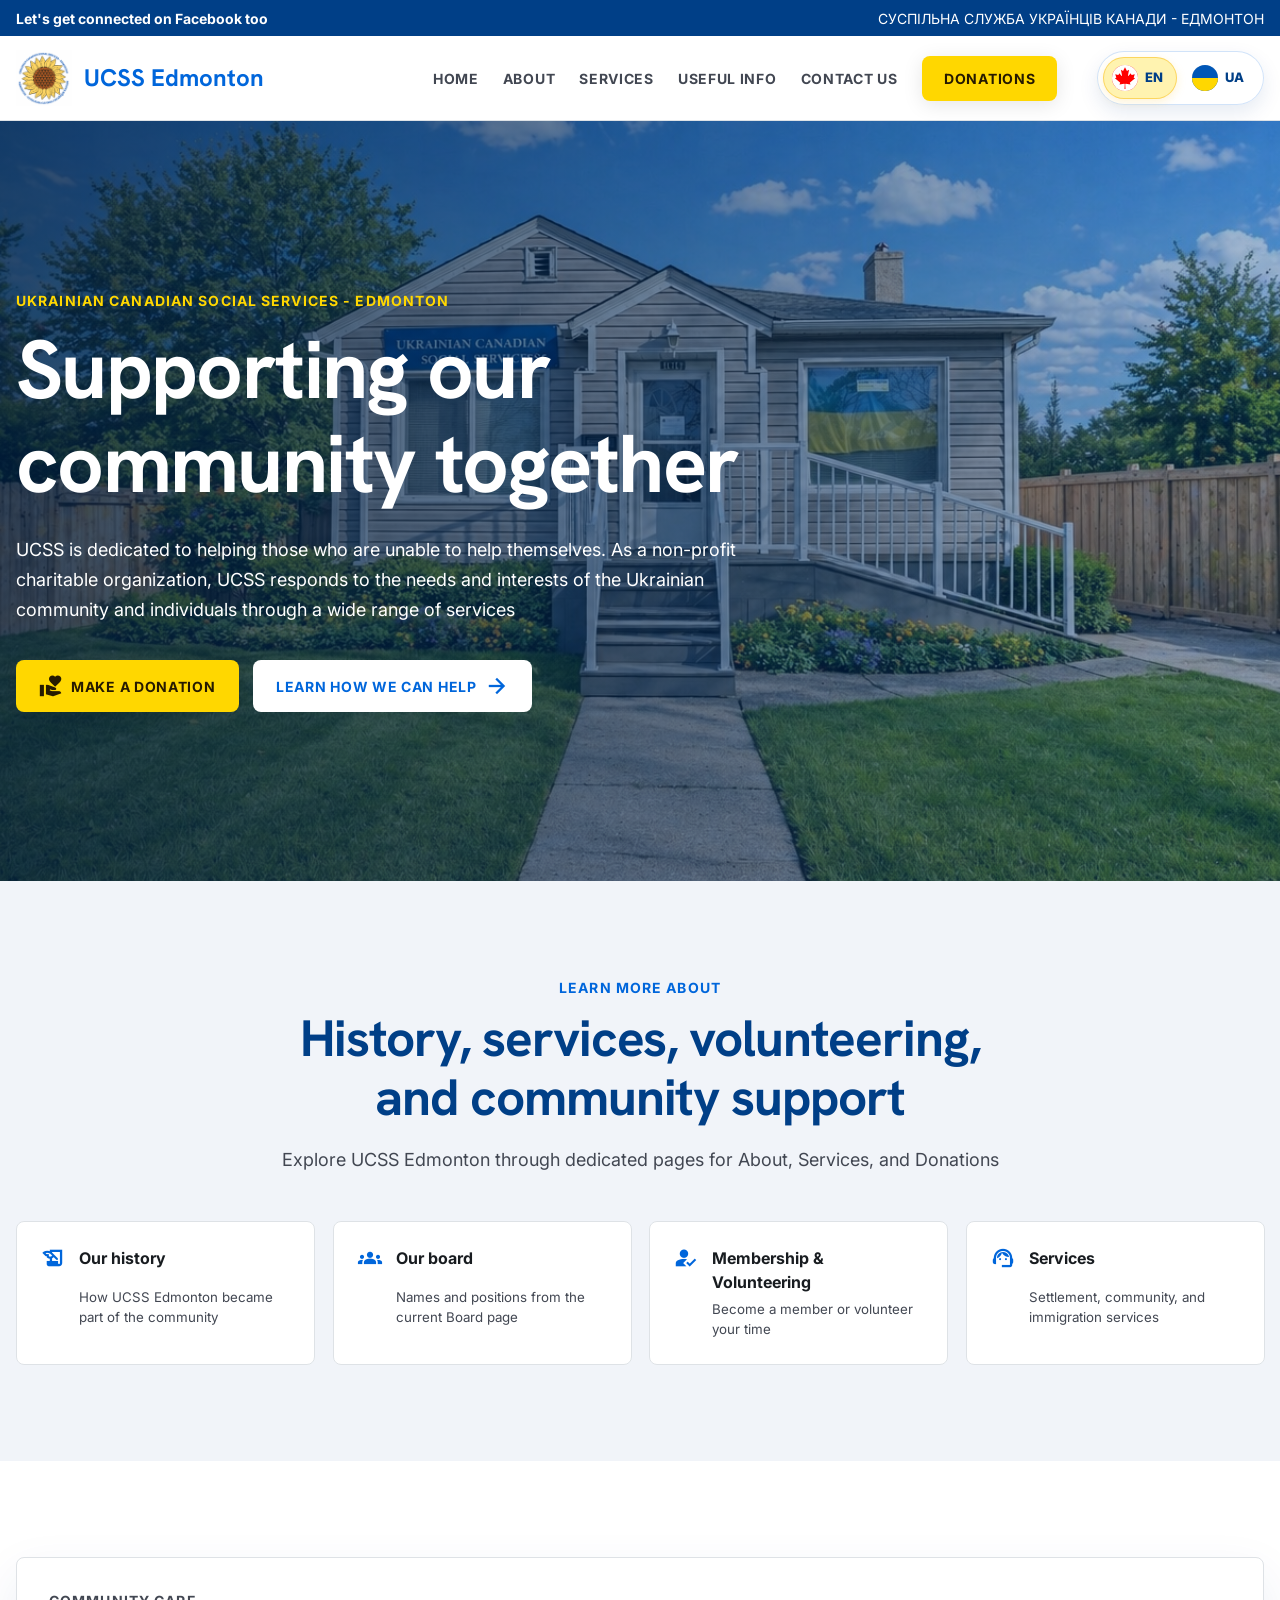
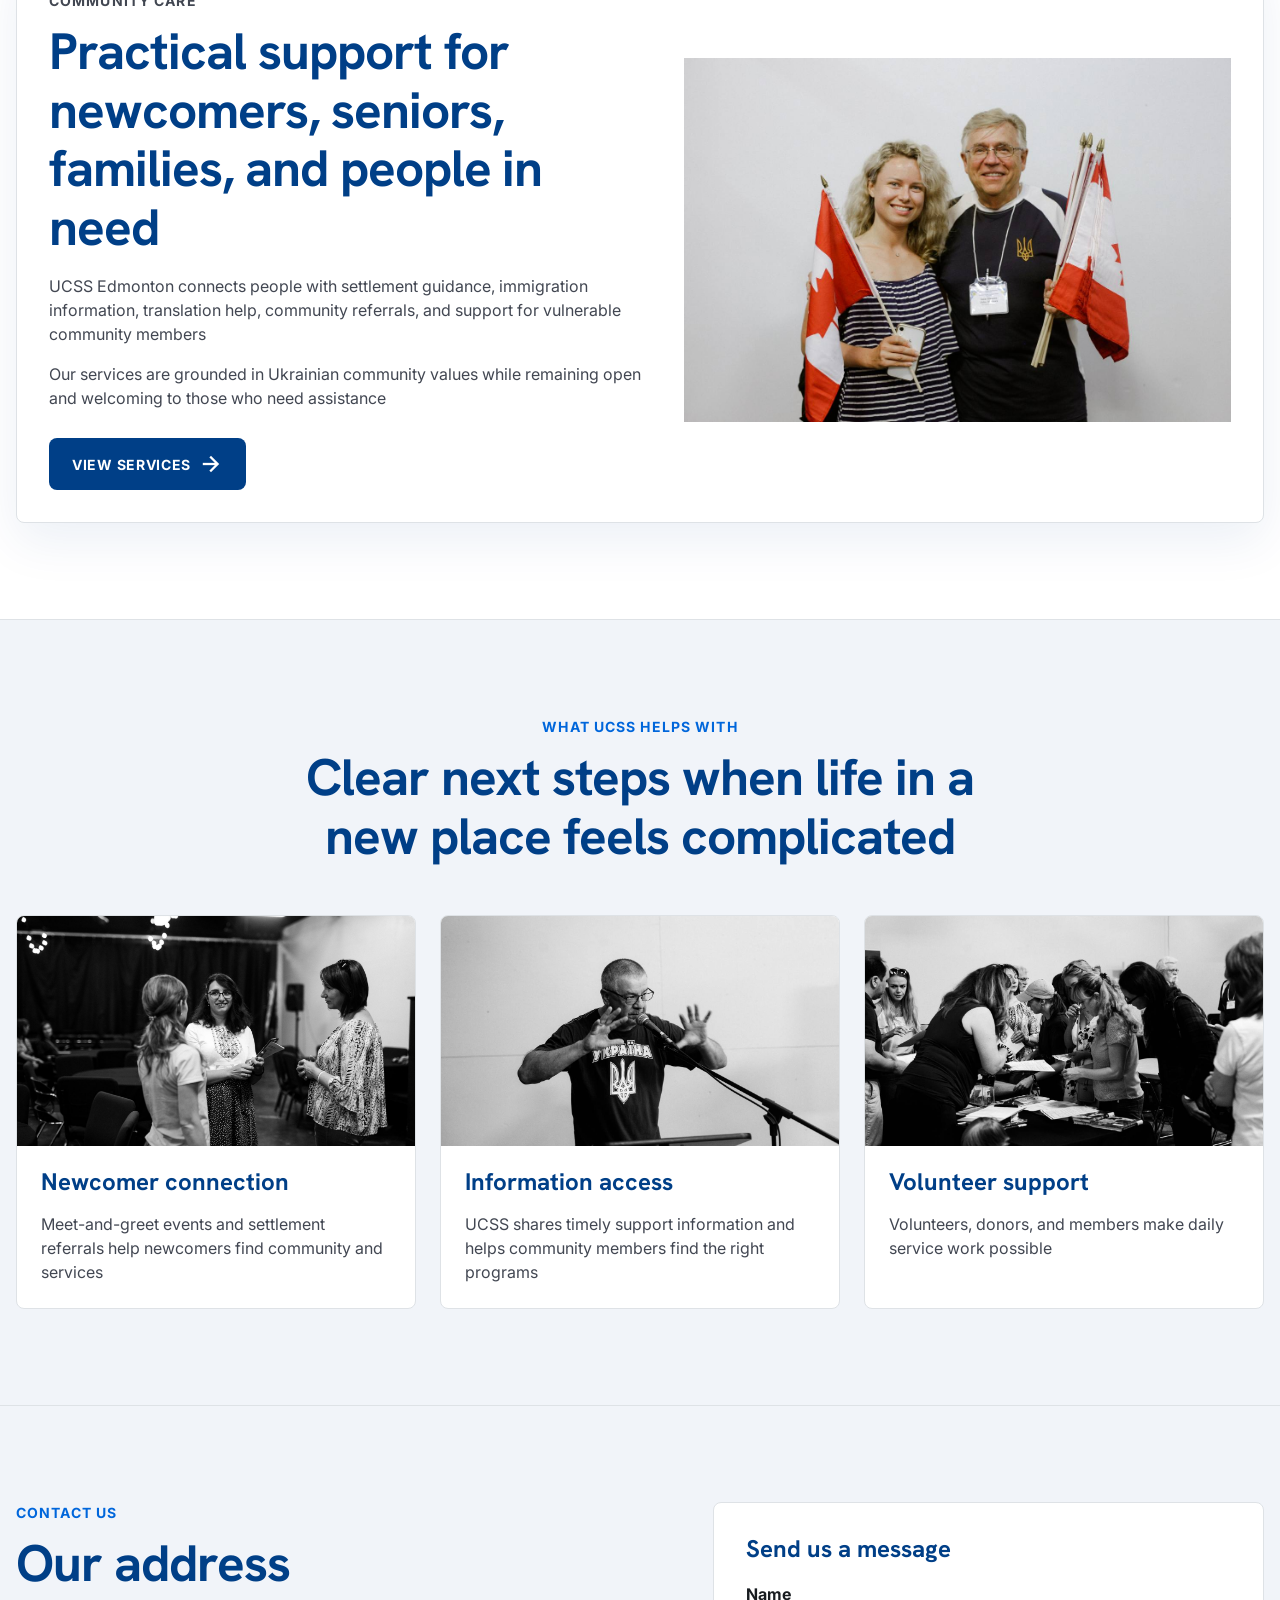
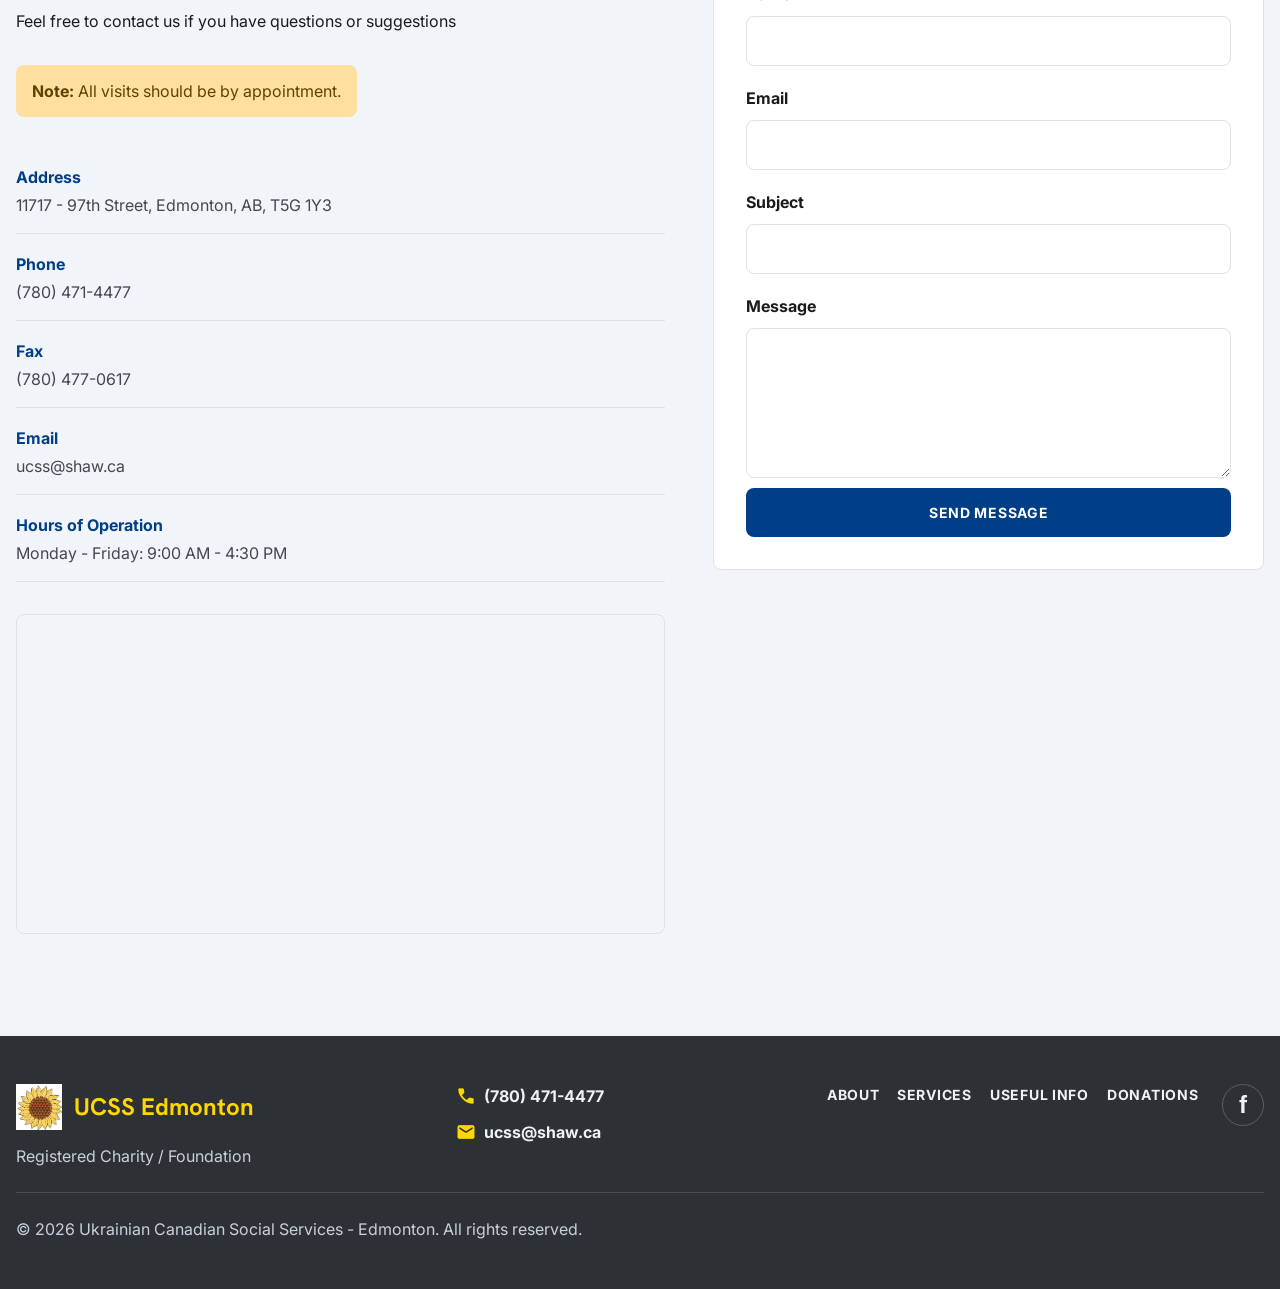
==== index.html @ ee7fb479 "fixed intervals in useful link" ====
<!DOCTYPE html>
<html lang="en-CA">
<head>
    <meta charset="UTF-8">
    <meta name="viewport" content="width=device-width, initial-scale=1.0">
    <meta name="description" content="Ukrainian Canadian Social Services Edmonton supports Ukrainian community members and newcomers through social services, referrals, settlement help, and community support.">
    <title>Home - Ukrainian Canadian Social Services - Edmonton</title>
    <link rel="preconnect" href="https://fonts.googleapis.com">
    <link rel="preconnect" href="https://fonts.gstatic.com" crossorigin>
    <link href="https://fonts.googleapis.com/css2?family=Hanken+Grotesk:wght@600;700&family=Inter:wght@400;600;700&display=swap" rel="stylesheet">
    <link href="https://fonts.googleapis.com/css2?family=Material+Symbols+Outlined:wght,FILL@100..700,0..1&display=swap" rel="stylesheet">
    <link rel="icon" type="image/png" href="images/favicon.png">
    <link rel="stylesheet" href="css/style.css">
</head>
<body>
    <site-header></site-header>

    <main>
        <section class="hero">
            <img class="hero__image" src="images/homepage.png" alt="UCSS Edmonton community gathering">
            <div class="hero__overlay"></div>
            <div class="container hero__content">
                <p class="eyebrow">Ukrainian Canadian Social Services - Edmonton</p>
                <h1>Supporting our community together</h1>
                <p class="hero__lead">UCSS is dedicated to helping those who are unable to help themselves. As a non-profit charitable organization, UCSS responds to the needs and interests of the Ukrainian community and individuals through a wide range of services</p>
                <div class="button-row"><a class="btn btn--gold" href="donations.html"><span class="material-symbols-outlined">volunteer_activism</span>Make a Donation</a><a class="btn btn--light" href="services.html">Learn how we can help<span class="material-symbols-outlined">arrow_forward</span></a></div>
            </div>
        </section>

        <section class="section section--surface">
            <div class="container">
                <div class="section-heading"><p class="eyebrow">Learn more about</p><h2>History, services, volunteering, and community support</h2><p>Explore UCSS Edmonton through dedicated pages for About, Services, and Donations</p></div>
                <div class="quick-grid">
                    <a class="feature-link" href="about.html#history"><span class="material-symbols-outlined">history_edu</span><strong>Our history</strong><small>How UCSS Edmonton became part of the community</small></a>
                    <a class="feature-link" href="about.html#board"><span class="material-symbols-outlined">groups</span><strong>Our board</strong><small>Names and positions from the current Board page</small></a>
                    <a class="feature-link" href="about.html#membership"><span class="material-symbols-outlined">how_to_reg</span><strong>Membership & Volunteering</strong><small>Become a member or volunteer your time</small></a>
                    <a class="feature-link" href="services.html"><span class="material-symbols-outlined">support_agent</span><strong>Services</strong><small>Settlement, community, and immigration services</small></a>
                </div>
            </div>
        </section>

        <section class="section home-story">
            <div class="container story-card story-card--home">
                <div>
                    <p class="eyebrow">Community care</p>
                    <h2>Practical support for newcomers, seniors, families, and people in need</h2>
                    <p>UCSS Edmonton connects people with settlement guidance, immigration information, translation help, community referrals, and support for vulnerable community members</p>
                    <p>Our services are grounded in Ukrainian community values while remaining open and welcoming to those who need assistance</p>
                    <a class="btn btn--primary" href="services.html">View Services<span class="material-symbols-outlined">arrow_forward</span></a>
                </div>
                <img src="images/general.jpg" alt="Welcome to Canada support graphic">
            </div>
        </section>

        <section class="section section--surface home-impact">
            <div class="container">
                <div class="section-heading"><p class="eyebrow">What UCSS helps with</p><h2>Clear next steps when life in a new place feels complicated</h2></div>
                <div class="impact-grid">
                    <article><img src="images/gallery/meet-greet-1.jpg" alt="Community support meeting"><h3>Newcomer connection</h3><p>Meet-and-greet events and settlement referrals help newcomers find community and services</p></article>
                    <article><img src="images/information_access.jpg" alt="Support hotline poster"><h3>Information access</h3><p>UCSS shares timely support information and helps community members find the right programs</p></article>
                    <article><img src="images/volonteer.jpg" alt="Volunteer sign-up materials"><h3>Volunteer support</h3><p>Volunteers, donors, and members make daily service work possible</p></article>
                </div>
            </div>
        </section>

        <section class="section contact-section" id="contact">
            <div class="container contact-grid">
                <div>
                    <p class="eyebrow">Contact Us</p>
                    <h2>Our address</h2>
                    <p>Feel free to contact us if you have questions or suggestions</p>
                    <p class="notice"><strong>Note:</strong> All visits should be by appointment.</p>
                    <dl class="contact-list">
                        <div><dt>Address</dt><dd>11717 - 97th Street, Edmonton, AB, T5G 1Y3</dd></div>
                        <div><dt>Phone</dt><dd><a href="tel:+17804714477">(780) 471-4477</a></dd></div>
                        <div><dt>Fax</dt><dd>(780) 477-0617</dd></div>
                        <div><dt>Email</dt><dd><a href="mailto:ucss@shaw.ca">ucss@shaw.ca</a></dd></div>
                        <div><dt>Hours of Operation</dt><dd>Monday - Friday: 9:00 AM - 4:30 PM</dd></div>
                    </dl>
                    <iframe loading="lazy" src="https://maps.google.com/maps?q=11717%20%E2%80%93%2097th%20Street%2C%20Edmonton%2C%20AB%2C%20T5G%201Y3&t=m&z=11&output=embed&iwloc=near" title="11717 - 97th Street, Edmonton, AB, T5G 1Y3" aria-label="11717 - 97th Street, Edmonton, AB, T5G 1Y3"></iframe>
                </div>
                <form class="contact-form" id="contact-form" action="#" method="post">
                    <h3>Send us a message</h3>
                    <label for="name">Name</label><input id="name" name="name" type="text" autocomplete="name" required>
                    <label for="email">Email</label><input id="email" name="email" type="email" autocomplete="email" required>
                    <label for="subject">Subject</label><input id="subject" name="subject" type="text">
                    <label for="message">Message</label><textarea id="message" name="message" required></textarea>
                    <button class="btn btn--primary" type="submit">Send Message</button>
                </form>
            </div>
        </section>
    </main>

    <site-footer></site-footer>
    <script src="js/components.js"></script><script src="js/main.js"></script>
</body>
</html>
---- css/style.css ----
:root {
    --primary: #003f87;
    --primary-bright: #0066db;
    --primary-soft: #d7e2ff;
    --gold: #ffd700;
    --gold-dim: #fabd15;
    --surface: #f7f9ff;
    --surface-lowest: #ffffff;
    --surface-low: #f1f4f9;
    --surface-card: #f8f9fa;
    --border: #dee2e6;
    --text: #181c20;
    --muted: #424752;
    --inverse: #ffffff;
    --shadow: 0 4px 20px rgba(0, 0, 0, 0.1);
    --radius: 8px;
    --container: 1280px;
}

* { box-sizing: border-box; }
html { scroll-behavior: smooth; }
body { margin: 0; color: var(--text); background: var(--surface); font-family: Inter, Arial, sans-serif; font-size: 16px; line-height: 1.5; }
body.menu-open { overflow: hidden; }
site-header, site-footer { display: block; }
site-header { position: sticky; top: 0; z-index: 20; }
img { display: block; max-width: 100%; }
a { color: inherit; text-decoration: none; }
button, input, textarea { font: inherit; }
.material-symbols-outlined { font-variation-settings: "FILL" 1, "wght" 500, "GRAD" 0, "opsz" 24; }
.container { width: min(100% - 32px, var(--container)); margin-inline: auto; }

.top-strip { background: var(--primary); color: var(--inverse); font-size: 14px; }
.top-strip__inner { min-height: 36px; display: flex; align-items: center; justify-content: space-between; gap: 16px; }
.top-strip a { font-weight: 700; }
.site-header { background: var(--surface-lowest); border-bottom: 1px solid var(--border); }
.nav-shell { min-height: 84px; display: flex; align-items: center; justify-content: space-between; gap: 24px; }
.brand { display: inline-flex; align-items: center; gap: 12px; color: var(--primary-bright); font-family: "Hanken Grotesk", Inter, sans-serif; font-size: 24px; font-weight: 700; line-height: 1.1; }
.brand img { width: 56px; height: 56px; object-fit: contain; }
.main-nav { display: flex; align-items: center; gap: 24px; }
.main-nav a { color: var(--muted); font-size: 14px; font-weight: 700; letter-spacing: 0.05em; text-transform: uppercase; }
.main-nav a:hover, .main-nav a:focus-visible { color: var(--primary-bright); }
.nav-donate { padding: 12px 22px; color: #261a00 !important; background: var(--gold); border-radius: var(--radius); box-shadow: var(--shadow); }
.menu-toggle { display: none; width: 44px; height: 44px; align-items: center; justify-content: center; flex-direction: column; gap: 5px; background: transparent; border: 1px solid var(--border); border-radius: var(--radius); }
.menu-toggle span { width: 22px; height: 2px; background: var(--primary); transition: transform 0.2s ease, opacity 0.2s ease; }

.hero { position: relative; min-height: 760px; display: grid; place-items: center; overflow: hidden; color: var(--inverse); }
.hero__image, .hero__overlay { position: absolute; inset: 0; width: 100%; height: 100%; }
.hero__image { object-fit: cover; }
.hero__overlay { background: linear-gradient(90deg, rgba(0, 31, 67, 0.78), rgba(0, 63, 135, 0.36)); }
.hero__content { position: relative; z-index: 1; padding-block: 96px; }
.eyebrow { margin: 0 0 12px; color: var(--primary-bright); font-size: 14px; font-weight: 700; letter-spacing: 0.08em; text-transform: uppercase; }
.hero .eyebrow { color: var(--gold); }
h1, h2, h3 { margin: 0; font-family: "Hanken Grotesk", Inter, sans-serif; line-height: 1.15; }
h1 { max-width: 820px; font-size: clamp(44px, 7vw, 82px); letter-spacing: -0.02em; }
h2 { color: var(--primary); font-size: clamp(34px, 4vw, 52px); letter-spacing: -0.02em; }
h3 { font-size: 24px; }
.hero__lead { max-width: 720px; margin: 24px 0 36px; font-size: 18px; line-height: 1.65; }
.button-row { display: flex; flex-wrap: wrap; gap: 14px; }
.btn { display: inline-flex; align-items: center; justify-content: center; gap: 8px; min-height: 48px; padding: 13px 22px; border: 1px solid transparent; border-radius: var(--radius); cursor: pointer; font-size: 14px; font-weight: 700; letter-spacing: 0.05em; text-transform: uppercase; transition: background-color 0.2s ease, color 0.2s ease, border-color 0.2s ease, transform 0.2s ease; }
.btn:hover, .btn:focus-visible { transform: translateY(-1px); }
.btn--gold { background: var(--gold); color: #261a00; box-shadow: var(--shadow); }
.btn--gold:hover { background: var(--gold-dim); }
.btn--light { background: var(--surface-lowest); color: var(--primary-bright); }
.btn--primary { background: var(--primary); color: var(--inverse); }
.btn--outline { border-color: var(--primary-bright); color: var(--primary-bright); background: transparent; }

.section { padding-block: 96px; }
.section--surface { background: var(--surface-low); }
.section-heading { max-width: 760px; margin: 0 auto 48px; text-align: center; }
.section-heading--left { margin-inline: 0; text-align: left; }
.section-heading p:last-child { color: var(--muted); font-size: 18px; }
.about-grid { display: grid; grid-template-columns: minmax(0, 1.6fr) minmax(280px, 0.9fr); gap: 24px; }
.story-card, .action-card, .donation-panel, .contact-form, .feature-link, .service-card, .person-card { background: var(--surface-lowest); border: 1px solid var(--border); border-radius: var(--radius); }
.story-card { display: grid; grid-template-columns: 1.05fr 0.95fr; gap: 28px; align-items: center; padding: 32px; }
.story-card p, .action-card p, .service-card p, .person-card p, .donation-copy p { color: var(--muted); }
.story-card img { width: 100%; border-radius: var(--radius); aspect-ratio: 16 / 10; object-fit: cover; }
.about-links { display: grid; gap: 16px; }
.feature-link { display: grid; grid-template-columns: auto 1fr; gap: 6px 14px; padding: 24px; }
.feature-link .material-symbols-outlined { grid-row: span 2; color: var(--primary-bright); }
.feature-link small { color: var(--muted); }
.board-grid { display: grid; grid-template-columns: repeat(4, 1fr); gap: 24px; }
.person-card { padding: 28px; text-align: center; }
.person-card .material-symbols-outlined { display: inline-grid; width: 88px; height: 88px; margin-bottom: 18px; place-items: center; color: var(--primary-bright); background: var(--primary-soft); border-radius: 999px; font-size: 46px; }
.two-column { display: grid; grid-template-columns: repeat(2, minmax(0, 1fr)); gap: 24px; }
.action-card { padding: 32px; }
.action-card--image { display: grid; grid-template-columns: 0.9fr 1fr; gap: 24px; align-items: center; }
.action-card--image img { height: 100%; min-height: 260px; border-radius: var(--radius); object-fit: cover; }
.check-list { display: grid; gap: 14px; padding: 0; margin: 28px 0; list-style: none; }
.check-list li { display: flex; gap: 10px; color: var(--muted); }
.check-list .material-symbols-outlined { color: var(--primary-bright); }
.services-grid { display: grid; grid-template-columns: repeat(3, 1fr); gap: 24px; }
.service-card { position: relative; min-height: 310px; padding: 30px; }
.service-card--wide, .service-card--blue { grid-column: span 2; }
.service-card--blue { color: var(--inverse); background: var(--primary-bright); overflow: hidden; }
.service-card--blue h3, .service-card--blue p { color: var(--inverse); }
.service-card--blue::after { content: "forum"; position: absolute; right: -10px; bottom: -36px; color: rgba(255, 255, 255, 0.13); font-family: "Material Symbols Outlined"; font-size: 160px; font-variation-settings: "FILL" 1; }
.card-icon { display: inline-grid; width: 50px; height: 50px; margin-bottom: 20px; place-items: center; color: var(--primary); background: var(--primary-soft); border-radius: 999px; }
.card-icon--gold { color: #5c4300; background: #ffdf9f; }
.chip { display: inline-flex; margin-left: 10px; padding: 5px 10px; color: var(--primary); background: var(--primary-soft); border-radius: 999px; font-size: 12px; font-weight: 700; letter-spacing: 0.08em; text-transform: uppercase; }
.chip--gold { color: #5c4300; background: #ffdf9f; }
.donations { background: var(--surface); }
.donation-panel { padding: clamp(28px, 5vw, 56px); }
.donation-copy { max-width: 900px; margin-inline: auto; }
.donation-methods { display: grid; grid-template-columns: repeat(2, 1fr); gap: 24px; margin: 36px 0; }
.donation-methods article { padding: 26px; background: var(--surface-card); border: 1px solid var(--border); border-radius: var(--radius); }
.donation-methods .material-symbols-outlined, .donation-methods a { color: var(--primary-bright); }
.receipt-note { margin: 36px 0; padding-top: 28px; border-top: 1px solid var(--border); text-align: center; }
.receipt-note p { color: var(--muted); font-style: italic; }
.receipt-note h3 { color: var(--primary); font-size: 32px; }
.donation-panel > img { width: min(100%, 820px); margin-inline: auto; border-radius: var(--radius); border: 1px solid var(--border); }
.contact-section { background: var(--surface-low); }
.contact-grid { display: grid; grid-template-columns: 1fr 0.85fr; gap: 48px; }
.contact-list { display: grid; gap: 18px; margin: 32px 0; }
.contact-list div { padding-bottom: 16px; border-bottom: 1px solid var(--border); }
.contact-list dt { color: var(--primary); font-weight: 700; }
.contact-list dd { margin: 4px 0 0; color: var(--muted); }
iframe { width: 100%; min-height: 320px; border: 1px solid var(--border); border-radius: var(--radius); }
.contact-form { align-self: start; display: grid; gap: 10px; padding: 32px; }
.contact-form h3 { color: var(--primary); }
.contact-form label { margin-top: 10px; font-weight: 700; }
.contact-form input, .contact-form textarea { width: 100%; padding: 12px 14px; border: 1px solid var(--border); border-radius: var(--radius); background: var(--surface-lowest); }
.contact-form input:focus, .contact-form textarea:focus { outline: 3px solid rgba(0, 102, 219, 0.18); border-color: var(--primary-bright); }
.contact-form textarea { min-height: 150px; resize: vertical; }
.site-footer { background: #2d3135; color: #eef1f6; padding-block: 48px; }
.footer-grid { display: grid; grid-template-columns: 1fr auto 1fr; gap: 24px; align-items: center; }
.brand--footer { color: var(--gold); }
.brand--footer img { width: 46px; height: 46px; }
.site-footer nav { display: flex; flex-wrap: wrap; justify-content: center; gap: 18px; font-size: 14px; font-weight: 700; letter-spacing: 0.05em; text-transform: uppercase; }
.site-footer p { margin: 8px 0 0; color: #c7d1db; }
.footer-grid > p { margin: 0; text-align: right; }

@media (max-width: 1080px) {
    .board-grid, .services-grid { grid-template-columns: repeat(2, 1fr); }
    .service-card--wide, .service-card--blue { grid-column: span 1; }
    .about-grid, .story-card, .contact-grid { grid-template-columns: 1fr; }
}
@media (max-width: 820px) {
    .top-strip { display: none; }
    .nav-shell { min-height: 72px; }
    .brand { font-size: 20px; }
    .brand img { width: 44px; height: 44px; }
    .menu-toggle { display: inline-flex; position: relative; z-index: 31; }
    .menu-open .menu-toggle span:nth-child(1) { transform: translateY(7px) rotate(45deg); }
    .menu-open .menu-toggle span:nth-child(2) { opacity: 0; }
    .menu-open .menu-toggle span:nth-child(3) { transform: translateY(-7px) rotate(-45deg); }
    .main-nav { position: fixed; inset: 72px 0 auto; z-index: 30; display: none; padding: 24px 16px 32px; flex-direction: column; align-items: stretch; background: var(--surface-lowest); border-bottom: 1px solid var(--border); box-shadow: var(--shadow); }
    .menu-open .main-nav { display: flex; }
    .main-nav a { padding: 12px; }
    .hero { min-height: 660px; }
    .section { padding-block: 72px; }
    .two-column, .donation-methods, .footer-grid { grid-template-columns: 1fr; }
    .action-card--image { grid-template-columns: 1fr; }
    .footer-grid, .footer-grid > p { text-align: center; }
}
@media (max-width: 620px) {
    .container { width: min(100% - 24px, var(--container)); }
    .hero__content { padding-block: 72px; }
    .button-row, .button-row .btn { width: 100%; }
    .board-grid, .services-grid { grid-template-columns: 1fr; }
    .story-card, .action-card, .contact-form { padding: 24px; }
}

.page-hero {
    padding-block: 88px;
    color: var(--inverse);
    background: linear-gradient(120deg, rgba(0, 63, 135, 0.96), rgba(0, 102, 219, 0.78)), url('../images/IMG_3391.jpg') center/cover;
}

.page-hero h1 {
    max-width: 880px;
}

.page-hero p:not(.eyebrow) {
    max-width: 720px;
    color: #eef1f6;
    font-size: 18px;
}

.subnav {
    display: flex;
    flex-wrap: wrap;
    gap: 12px;
    margin-top: 28px;
}

.subnav a {
    padding: 11px 16px;
    background: rgba(255, 255, 255, 0.14);
    border: 1px solid rgba(255, 255, 255, 0.28);
    border-radius: var(--radius);
    color: var(--inverse);
    font-weight: 700;
}

.quick-grid {
    display: grid;
    grid-template-columns: repeat(4, 1fr);
    gap: 18px;
}

.notice {
    display: inline-block;
    margin-top: 16px;
    padding: 14px 16px;
    color: #5c4300;
    background: #ffdf9f;
    border-radius: var(--radius);
}

.content-grid {
    display: grid;
    grid-template-columns: 0.7fr 1.3fr;
    gap: 48px;
}

.prose-card {
    padding: 32px;
    background: var(--surface-lowest);
    border: 1px solid var(--border);
    border-radius: var(--radius);
}

.prose-card p,
.service-detail p,
.service-detail li {
    color: var(--muted);
}

.board-layout {
    display: grid;
    grid-template-columns: 0.85fr 1.4fr;
    gap: 24px;
}

.directors-card {
    grid-column: 1 / -1;
}

.name-list,
.officer-grid,
.directors-grid {
    display: grid;
    gap: 14px;
    margin-top: 18px;
}

.officer-grid {
    grid-template-columns: repeat(2, 1fr);
}

.officer-grid p {
    margin: 0;
    padding: 16px;
    background: var(--surface-card);
    border: 1px solid var(--border);
    border-radius: var(--radius);
}

.officer-grid span {
    display: block;
    color: var(--primary-bright);
    font-weight: 700;
}

.directors-grid {
    grid-template-columns: repeat(3, 1fr);
}

.directors-grid span {
    padding: 14px;
    color: var(--muted);
    background: var(--surface-card);
    border: 1px solid var(--border);
    border-radius: var(--radius);
    font-weight: 700;
}

.card-photo {
    width: 100%;
    height: 230px;
    margin: 22px 0;
    object-fit: cover;
    border-radius: var(--radius);
    border: 1px solid var(--border);
}

.service-detail-grid {
    display: grid;
    grid-template-columns: repeat(2, 1fr);
    gap: 24px;
}

.service-detail {
    padding: 32px;
    background: var(--surface-lowest);
    border: 1px solid var(--border);
    border-radius: var(--radius);
}

.service-detail--wide {
    grid-column: 1 / -1;
}

.service-detail > .material-symbols-outlined {
    display: inline-grid;
    width: 56px;
    height: 56px;
    margin-bottom: 20px;
    place-items: center;
    color: var(--primary);
    background: var(--primary-soft);
    border-radius: 999px;
    font-size: 30px;
}

.service-detail ul {
    display: grid;
    gap: 10px;
    padding-left: 20px;
}

.tabs-shell {
    display: grid;
    gap: 28px;
}

.useful-page-hero {
    position: relative;
    overflow: hidden;
    background:
        radial-gradient(circle at top right, rgba(255, 215, 0, 0.3), transparent 28%),
        linear-gradient(135deg, rgba(0, 63, 135, 0.98), rgba(0, 102, 219, 0.82)),
        url('../images/IMG_3391.jpg') center/cover;
}

.useful-page-hero::after {
    content: "";
    position: absolute;
    right: -80px;
    bottom: -140px;
    width: 340px;
    height: 340px;
    background: radial-gradient(circle, rgba(255, 255, 255, 0.22), transparent 70%);
    pointer-events: none;
}

.topic-hero {
    display: grid;
    grid-template-columns: auto 1fr;
    gap: 18px;
    align-items: start;
    margin-bottom: 28px;
}

.topic-hero--page {
    position: relative;
    z-index: 1;
    max-width: 920px;
    margin-bottom: 36px;
}

.topic-hero__icon {
    display: inline-grid;
    width: 68px;
    height: 68px;
    place-items: center;
    color: #17345f;
    background: linear-gradient(135deg, #ffe79a, #ffd147);
    border-radius: 22px;
    box-shadow: 0 16px 34px rgba(0, 0, 0, 0.16);
    font-size: 34px;
}

.topic-strip {
    position: relative;
    z-index: 1;
    display: flex;
    flex-wrap: wrap;
    gap: 12px;
}

.topic-pill {
    display: inline-flex;
    align-items: center;
    gap: 8px;
    padding: 10px 14px;
    color: var(--inverse);
    background: rgba(255, 255, 255, 0.14);
    border: 1px solid rgba(255, 255, 255, 0.2);
    border-radius: 999px;
    backdrop-filter: blur(10px);
    font-weight: 700;
}

.topic-pill .material-symbols-outlined {
    font-size: 20px;
}

.useful-info-section {
    background: linear-gradient(180deg, #eef4ff 0%, #f8fbff 100%);
}

.tablist {
    display: flex;
    flex-wrap: wrap;
    gap: 12px;
}

.tablist--rich {
    padding: 10px;
    background: rgba(255, 255, 255, 0.86);
    border: 1px solid rgba(0, 63, 135, 0.08);
    border-radius: 20px;
    box-shadow: 0 20px 40px rgba(0, 45, 99, 0.08);
}

.tab-button {
    padding: 13px 18px;
    color: var(--primary);
    background: var(--surface-lowest);
    border: 1px solid var(--border);
    border-radius: var(--radius);
    font-weight: 700;
    cursor: pointer;
    transition: background-color 0.2s ease, color 0.2s ease, border-color 0.2s ease;
}

.tab-button--rich {
    display: inline-flex;
    align-items: center;
    gap: 10px;
    min-height: 52px;
    border-radius: 16px;
    background: transparent;
    border-color: transparent;
}

.tab-button--rich .material-symbols-outlined {
    font-size: 21px;
}

.tab-button:hover,
.tab-button:focus-visible,
.tab-button.is-active {
    color: var(--inverse);
    background: var(--primary);
    border-color: var(--primary);
}

.tab-panel {
    padding: 32px;
    background: var(--surface-lowest);
    border: 1px solid var(--border);
    border-radius: var(--radius);
    box-shadow: var(--shadow);
}

.tab-panel--rich {
    border: 0;
    border-radius: 28px;
    background: linear-gradient(180deg, rgba(255, 255, 255, 0.96), rgba(246, 249, 255, 0.98));
    box-shadow: 0 24px 50px rgba(0, 45, 99, 0.1);
}

.lang-block[hidden] {
    display: none !important;
}

.lang-block > :first-child {
    margin-top: 0;
}

.lang-block h2,
.lang-block h3,
.lang-block h4 {
    margin-top: 0;
    color: var(--primary);
}

.lang-block p,
.lang-block li,
.lang-block td,
.lang-block th {
    color: var(--muted);
}

.lang-block ul,
.lang-block ol {
    display: grid;
    gap: 10px;
    padding-left: 22px;
}

.lang-block a {
    color: var(--primary-bright);
}

.resource-group + .resource-group,
.info-block + .info-block,
.school-card + .school-card {
    margin-top: 28px;
}

.mt-0 {
    margin-top: 0 !important;
}

.info-grid,
.resource-grid {
    display: grid;
    grid-template-columns: repeat(2, minmax(0, 1fr));
    gap: 24px;
}

.section-card,
.resource-group--card {
    padding: 24px;
    background: rgba(255, 255, 255, 0.9);
    border: 1px solid rgba(0, 63, 135, 0.08);
    border-radius: 24px;
    box-shadow: 0 16px 30px rgba(0, 45, 99, 0.06);
}

.section-card--wide {
    grid-column: 1 / -1;
}

.section-card h3,
.resource-group--card h3 {
    display: flex;
    align-items: center;
    gap: 10px;
    margin-bottom: 16px;
    color: var(--primary);
}

.section-card h3 .material-symbols-outlined,
.resource-group--card h3 .material-symbols-outlined,
.disclaimer-box h3 .material-symbols-outlined {
    display: inline-grid;
    width: 40px;
    height: 40px;
    place-items: center;
    color: var(--primary-bright);
    background: var(--primary-soft);
    border-radius: 12px;
    font-size: 22px;
}

.resource-list,
.detail-list {
    display: grid;
    gap: 14px;
}

.resource-list li,
.detail-list li {
    padding: 16px 18px;
    background: var(--surface-card);
    border: 1px solid var(--border);
    border-radius: var(--radius);
}

.icon-list {
    display: grid;
    gap: 12px;
    padding: 0;
    list-style: none;
}

.icon-list li {
    display: grid;
    grid-template-columns: auto 1fr;
    gap: 12px;
    align-items: start;
    padding: 14px 16px;
    background: linear-gradient(180deg, #f8fbff, #f3f7ff);
    border: 1px solid rgba(0, 63, 135, 0.08);
    border-radius: 18px;
}

.icon-list .material-symbols-outlined {
    display: inline-grid;
    width: 34px;
    height: 34px;
    place-items: center;
    color: var(--primary-bright);
    background: var(--primary-soft);
    border-radius: 10px;
    font-size: 20px;
}

.icon-list--warn .material-symbols-outlined {
    color: #9c3a00;
    background: #ffe4d4;
}

.resource-list strong,
.detail-list strong,
.contact-stack strong {
    color: var(--text);
}

.inline-note {
    padding: 16px 18px;
    color: #5c4300;
    background: #ffefbf;
    border-radius: var(--radius);
}

.contact-stack {
    display: grid;
    gap: 8px;
    margin: 18px 0;
}

.contact-stack--soft {
    padding: 16px 18px;
    background: linear-gradient(180deg, #f8fbff, #eef5ff);
    border: 1px solid rgba(0, 63, 135, 0.08);
    border-radius: 18px;
}

.disclaimer-box {
    margin-top: 24px;
    padding: 20px 22px;
    background: #fff4d4;
    border: 1px solid #f2d68a;
    border-radius: var(--radius);
}

.disclaimer-box h3 {
    display: flex;
    align-items: center;
    gap: 10px;
}

.mini-stack {
    display: grid;
    gap: 18px;
    margin-top: 16px;
}

.mini-stack > div {
    padding: 18px;
    background: linear-gradient(180deg, #f8fbff, #f1f6ff);
    border: 1px solid rgba(0, 63, 135, 0.08);
    border-radius: 18px;
}

.mini-stack h4 {
    margin: 0 0 10px;
    color: var(--primary);
    font-family: "Hanken Grotesk", Inter, sans-serif;
    font-size: 20px;
}

.section-note {
    margin-top: 18px;
    padding: 16px 18px;
    background: #fff8e1;
    border-left: 4px solid var(--gold-dim);
    border-radius: 14px;
}

.school-table {
    width: 100%;
    border-collapse: collapse;
    margin-top: 18px;
    overflow: hidden;
    border: 1px solid var(--border);
    border-radius: var(--radius);
}

.school-table th,
.school-table td {
    padding: 14px 16px;
    text-align: left;
    border-bottom: 1px solid var(--border);
    vertical-align: top;
}

.school-table th {
    color: var(--primary);
    background: var(--surface-card);
}

.school-table tr:last-child td {
    border-bottom: 0;
}

.school-card {
    padding: 24px;
    background: linear-gradient(180deg, rgba(255, 255, 255, 0.96), rgba(244, 248, 255, 0.98));
    border: 1px solid rgba(0, 63, 135, 0.08);
    border-radius: 24px;
    box-shadow: 0 16px 30px rgba(0, 45, 99, 0.06);
}

.school-card h3 {
    display: flex;
    align-items: center;
    gap: 10px;
    margin-bottom: 14px;
}

.school-card h3 .material-symbols-outlined {
    display: inline-grid;
    width: 40px;
    height: 40px;
    place-items: center;
    color: #7a5600;
    background: #ffefbf;
    border-radius: 12px;
    font-size: 22px;
}

@media (max-width: 820px) {
    .topic-hero {
        grid-template-columns: 1fr;
    }

    .tab-panel {
        padding: 24px;
    }

    .info-grid,
    .resource-grid {
        grid-template-columns: 1fr;
    }

    .school-table,
    .school-table tbody,
    .school-table tr,
    .school-table th,
    .school-table td {
        display: block;
    }

    .school-table thead {
        display: none;
    }

    .school-table tr {
        padding: 12px 0;
        border-bottom: 1px solid var(--border);
    }

    .school-table td {
        padding: 8px 0;
        border: 0;
    }
}

.link-cloud {
    display: flex;
    flex-wrap: wrap;
    gap: 10px;
    margin-top: 14px;
}

.link-cloud a {
    padding: 8px 12px;
    color: var(--primary-bright);
    background: var(--primary-soft);
    border-radius: 999px;
    font-size: 14px;
    font-weight: 700;
}

.form-cta {
    margin-top: 30px;
    text-align: center;
}

@media (max-width: 1080px) {
    .quick-grid,
    .content-grid,
    .board-layout,
    .service-detail-grid {
        grid-template-columns: 1fr;
    }

    .service-detail--wide,
    .directors-card {
        grid-column: auto;
    }
}

@media (max-width: 820px) {
    .page-hero {
        padding-block: 64px;
    }

    .quick-grid,
    .officer-grid,
    .directors-grid {
        grid-template-columns: 1fr;
    }
}

/* Interaction refinement */
.btn,
.nav-donate,
.feature-link,
.subnav a,
.link-cloud a,
.footer-nav a,
.footer-contact a,
.social-icon {
    will-change: transform;
}

.btn .material-symbols-outlined,
.nav-donate,
.link-cloud a,
.subnav a {
    transition: transform 0.2s ease, background-color 0.2s ease, color 0.2s ease, border-color 0.2s ease, box-shadow 0.2s ease;
}

.btn:hover .material-symbols-outlined,
.btn:focus-visible .material-symbols-outlined {
    transform: translateX(3px);
}

.btn--gold:hover,
.btn--gold:focus-visible,
.nav-donate:hover,
.nav-donate:focus-visible {
    background: var(--gold-dim);
    color: #261a00 !important;
    box-shadow: 0 10px 28px rgba(250, 189, 21, 0.32);
    transform: translateY(-2px);
}

.btn--primary:hover,
.btn--primary:focus-visible {
    background: #002f66;
    border-color: #002f66;
    box-shadow: 0 10px 24px rgba(0, 63, 135, 0.24);
    transform: translateY(-2px);
}

.btn--light:hover,
.btn--light:focus-visible {
    background: var(--primary-soft);
    color: var(--primary);
    border-color: rgba(0, 102, 219, 0.18);
    box-shadow: 0 8px 20px rgba(0, 63, 135, 0.14);
    transform: translateY(-2px);
}

.btn--outline:hover,
.btn--outline:focus-visible {
    background: var(--primary-bright);
    color: var(--inverse);
    box-shadow: 0 9px 22px rgba(0, 102, 219, 0.2);
    transform: translateY(-2px);
}

.feature-link,
.service-detail,
.action-card,
.prose-card,
.impact-grid article {
    transition: transform 0.2s ease, border-color 0.2s ease, box-shadow 0.2s ease, background-color 0.2s ease;
}

.feature-link:hover,
.feature-link:focus-visible,
.impact-grid article:hover {
    transform: translateY(-4px);
    border-color: rgba(0, 102, 219, 0.38);
    box-shadow: 0 14px 32px rgba(0, 63, 135, 0.11);
}

.subnav a:hover,
.subnav a:focus-visible {
    background: var(--inverse);
    color: var(--primary);
    transform: translateY(-1px);
}

.link-cloud a:hover,
.link-cloud a:focus-visible {
    background: var(--primary-bright);
    color: var(--inverse);
    transform: translateY(-1px);
}

/* Added home content */
.home-story {
    background: var(--surface-lowest);
}

.story-card--home {
    grid-template-columns: 1fr 0.9fr;
    box-shadow: 0 18px 50px rgba(0, 63, 135, 0.08);
}

.story-card--home img {
    aspect-ratio: 4 / 3;
    object-fit: contain;
}

.story-card--home .btn {
    margin-top: 12px;
}

.home-impact {
    border-top: 1px solid var(--border);
    border-bottom: 1px solid var(--border);
}

.impact-grid {
    display: grid;
    grid-template-columns: repeat(3, 1fr);
    gap: 24px;
}

.impact-grid article {
    overflow: hidden;
    background: var(--surface-lowest);
    border: 1px solid var(--border);
    border-radius: var(--radius);
}

.impact-grid img {
    width: 100%;
    height: 230px;
    object-fit: cover;
}

.impact-grid h3,
.impact-grid p {
    margin-inline: 24px;
}

.impact-grid h3 {
    margin-top: 22px;
    color: var(--primary);
}

.impact-grid p {
    margin-bottom: 24px;
    color: var(--muted);
}

/* About contrast */
.about-history {
    background: var(--surface-lowest);
}

.section-side {
    position: sticky;
    top: 132px;
    align-self: start;
}

.section-side img {
    width: 100%;
    margin-top: 24px;
    border: 1px solid var(--border);
    border-radius: var(--radius);
    box-shadow: 0 16px 34px rgba(0, 63, 135, 0.12);
}

.prose-card--raised {
    border-left: 6px solid var(--primary-bright);
    box-shadow: 0 18px 44px rgba(0, 63, 135, 0.08);
}

.section--contrast {
    background: linear-gradient(180deg, #e9f0ff 0%, #f7f9ff 100%);
    border-block: 1px solid var(--border);
}

.section--contrast .prose-card {
    box-shadow: 0 12px 30px rgba(0, 63, 135, 0.08);
}

.membership-band {
    background: var(--surface-lowest);
}

.equity-section {
    background: var(--surface-lowest);
}

.equity-card {
    display: grid;
    grid-template-columns: minmax(0, 1fr) auto;
    gap: 24px;
    align-items: center;
    padding: 32px;
    background: var(--surface-low);
    border: 1px solid var(--border);
    border-radius: var(--radius);
}

.equity-card p:not(.eyebrow) {
    max-width: 720px;
    color: var(--muted);
}

.document-actions {
    display: flex;
    flex-wrap: wrap;
    gap: 12px;
    justify-content: flex-end;
}

/* Services contrast and imagery */
.service-visual-band {
    background: var(--surface-lowest);
    padding-block: 48px;
}

.service-media-grid {
    display: grid;
    grid-template-columns: 1.15fr 1fr 0.85fr;
    gap: 20px;
    align-items: stretch;
}

.service-media-grid img {
    width: 100%;
    height: 300px;
    object-fit: cover;
    border: 1px solid var(--border);
    border-radius: var(--radius);
    box-shadow: 0 12px 28px rgba(0, 63, 135, 0.09);
}

.service-media-grid img:first-child,
.service-media-grid img:last-child {
    object-fit: contain;
    background: var(--surface-card);
    padding: 8px;
}

.services-contrast {
    border-top: 1px solid var(--border);
}

.services-contrast .service-detail:nth-child(2) {
    background: #ffffff;
    border-top: 5px solid var(--gold-dim);
}

.services-contrast .service-detail:nth-child(1),
.services-contrast .service-detail:nth-child(3) {
    border-top: 5px solid var(--primary-bright);
}

.service-detail:hover {
    transform: translateY(-3px);
    box-shadow: 0 14px 32px rgba(0, 63, 135, 0.1);
    border-color: rgba(0, 102, 219, 0.34);
}

/* Rich footer */
.footer-grid--rich {
    grid-template-columns: 1.2fr 1fr auto auto;
    align-items: start;
}

.footer-brand-block p {
    max-width: 260px;
}

.footer-contact,
.footer-social,
.footer-nav {
    display: flex;
    flex-wrap: wrap;
    gap: 12px;
}

.footer-contact {
    flex-direction: column;
}

.footer-contact a {
    display: inline-flex;
    align-items: center;
    gap: 8px;
    color: #eef1f6;
    font-weight: 700;
}

.footer-contact a:hover,
.footer-contact a:focus-visible,
.footer-nav a:hover,
.footer-nav a:focus-visible {
    color: var(--gold);
    transform: translateY(-1px);
}

.footer-contact .material-symbols-outlined {
    color: var(--gold);
    font-size: 20px;
}

.footer-nav {
    justify-content: flex-start !important;
}

.footer-social {
    justify-content: flex-end;
}

.social-icon {
    display: inline-grid;
    width: 42px;
    height: 42px;
    place-items: center;
    color: #eef1f6;
    border: 1px solid rgba(238, 241, 246, 0.24);
    border-radius: 999px;
    font-weight: 800;
}

.social-icon::before {
    line-height: 1;
}

.social-icon--facebook::before {
    content: "f";
    font-family: Arial, sans-serif;
    font-size: 24px;
}

.social-icon--instagram::before {
    content: "◎";
    font-size: 25px;
}

.social-icon:hover,
.social-icon:focus-visible {
    color: #261a00;
    background: var(--gold);
    border-color: var(--gold);
    transform: translateY(-2px);
}

.footer-copy {
    grid-column: 1 / -1;
    padding-top: 24px;
    border-top: 1px solid rgba(238, 241, 246, 0.14);
    text-align: left !important;
}

@media (max-width: 1080px) {
    .story-card--home,
    .impact-grid,
    .service-media-grid,
    .footer-grid--rich {
        grid-template-columns: 1fr;
    }

    .section-side {
        position: static;
    }

    .membership-band {
        background: var(--surface-low);
    }

    .equity-card {
        grid-template-columns: 1fr;
    }

    .document-actions {
        justify-content: flex-start;
    }

    .footer-social,
    .footer-nav {
        justify-content: flex-start !important;
    }
}

@media (max-width: 820px) {
    .impact-grid img,
    .service-media-grid img {
        height: 240px;
    }

    .footer-copy {
        text-align: center !important;
    }

    .footer-contact,
    .footer-social,
    .footer-nav {
        justify-content: center !important;
        align-items: center;
    }
}

.useful-links-section {
    background: var(--surface-lowest);
    border-top: 1px solid var(--border);
}

.useful-links-grid {
    display: grid;
    grid-template-columns: 1.25fr 1fr 0.75fr;
    gap: 24px;
}

.useful-links-grid article {
    padding: 28px;
    background: var(--surface-card);
    border: 1px solid var(--border);
    border-radius: var(--radius);
    transition: transform 0.2s ease, box-shadow 0.2s ease, border-color 0.2s ease;
}

.useful-links-grid article:hover {
    transform: translateY(-3px);
    border-color: rgba(0, 102, 219, 0.32);
    box-shadow: 0 14px 32px rgba(0, 63, 135, 0.09);
}

.useful-links-grid h3 {
    color: var(--primary);
    margin-bottom: 18px;
}

.link-list {
    display: grid;
    gap: 10px;
}

.link-list a {
    display: flex;
    align-items: center;
    justify-content: space-between;
    gap: 12px;
    padding: 10px 12px;
    color: var(--primary);
    background: var(--surface-lowest);
    border: 1px solid var(--border);
    border-radius: var(--radius);
    font-weight: 700;
    transition: transform 0.2s ease, color 0.2s ease, background-color 0.2s ease, border-color 0.2s ease;
}

.link-list a::after {
    content: "arrow_outward";
    font-family: "Material Symbols Outlined";
    font-size: 18px;
    font-variation-settings: "FILL" 0, "wght" 600, "GRAD" 0, "opsz" 24;
}

.link-list a:hover,
.link-list a:focus-visible {
    color: var(--inverse);
    background: var(--primary-bright);
    border-color: var(--primary-bright);
    transform: translateX(3px);
}

.action-card .btn {
    margin-top: 4px;
}

@media (max-width: 1080px) {
    .useful-links-grid {
        grid-template-columns: 1fr;
    }
}

.language-switch {
    display: inline-flex;
    align-items: center;
    gap: 4px;
    padding: 5px;
    color: var(--primary);
    background: var(--primary-soft);
    border: 2px solid var(--primary-bright);
    border-radius: 999px;
    box-shadow: 0 8px 22px rgba(0, 102, 219, 0.16);
}

.language-switch .material-symbols-outlined {
    margin-left: 6px;
    font-size: 21px;
}

.language-switch button {
    min-width: 42px;
    min-height: 34px;
    padding: 6px 10px;
    color: var(--primary);
    background: transparent;
    border: 0;
    border-radius: 999px;
    cursor: pointer;
    font-size: 13px;
    font-weight: 800;
    letter-spacing: 0.06em;
    transition: transform 0.2s ease, background-color 0.2s ease, color 0.2s ease, box-shadow 0.2s ease;
}

.language-switch button:hover,
.language-switch button:focus-visible {
    transform: translateY(-1px);
    background: rgba(255, 255, 255, 0.72);
}

.language-switch button.is-active {
    color: #261a00;
    background: var(--gold);
    box-shadow: 0 4px 14px rgba(250, 189, 21, 0.32);
}

@media (max-width: 1120px) {
    .nav-shell {
        gap: 14px;
    }

    .main-nav {
        gap: 14px;
    }
}

@media (max-width: 820px) {
    .language-switch {
        margin-left: auto;
    }
}

/* Flag language switch refinement */
.language-switch {
    gap: 6px;
    padding: 6px;
    background: #ffffff;
    border: 1px solid rgba(0, 102, 219, 0.24);
    border-radius: 999px;
    box-shadow: 0 10px 26px rgba(0, 63, 135, 0.16);
}

.language-switch .material-symbols-outlined {
    display: none;
}

.language-switch button {
    display: inline-flex;
    align-items: center;
    gap: 7px;
    min-width: 74px;
    min-height: 38px;
    padding: 7px 12px 7px 8px;
    color: var(--muted);
    background: transparent;
    border: 1px solid transparent;
    border-radius: 999px;
    font-size: 13px;
    font-weight: 800;
    letter-spacing: 0.04em;
}

.language-switch .flag {
    display: inline-grid;
    width: 26px;
    height: 26px;
    place-items: center;
    background: var(--surface-low);
    border-radius: 999px;
    font-size: 17px;
    line-height: 1;
}

.language-switch button:hover,
.language-switch button:focus-visible {
    color: var(--primary);
    background: var(--primary-soft);
    border-color: rgba(0, 102, 219, 0.16);
    transform: translateY(-1px);
}

.language-switch button.is-active {
    color: #261a00;
    background: var(--gold);
    border-color: rgba(121, 89, 0, 0.18);
    box-shadow: 0 6px 16px rgba(250, 189, 21, 0.3);
}

.language-switch button.is-active .flag {
    background: rgba(255, 255, 255, 0.62);
}

@media (max-width: 620px) {
    .language-switch button {
        min-width: auto;
        padding-right: 9px;
    }
}

/* Final language switch positioning and custom flags */
.nav-shell .language-switch {
    margin-left: auto;
}

.language-switch {
    padding: 5px;
    background: rgba(255, 255, 255, 0.9);
    border-color: rgba(0, 102, 219, 0.18);
    box-shadow: 0 8px 20px rgba(0, 63, 135, 0.1);
}

.language-switch button {
    min-width: 72px;
    min-height: 36px;
    color: var(--primary);
}

.language-switch button.is-active {
    color: var(--primary);
    background: #fff3b0;
    border-color: rgba(250, 189, 21, 0.52);
    box-shadow: 0 3px 10px rgba(250, 189, 21, 0.18);
}

.language-switch button.is-active .flag {
    background: transparent;
}

.flag {
    position: relative;
    display: inline-block;
    width: 27px;
    height: 19px;
    overflow: hidden;
    border-radius: 4px;
    box-shadow: inset 0 0 0 1px rgba(0, 0, 0, 0.12);
    flex: 0 0 auto;
}

.flag img {
    display: block;
    width: 100%;
    height: 100%;
    object-fit: cover;
}

@media (max-width: 820px) {
    .nav-shell .language-switch {
        margin-left: auto;
        margin-right: 4px;
    }
}

/* Header alignment: brand left, nav/switch right, empty center */
.nav-shell {
    justify-content: flex-start;
}

.brand {
    margin-right: auto;
}

.main-nav {
    margin-left: auto;
}

.nav-shell .language-switch {
    margin-left: 16px;
}

@media (max-width: 820px) {
    .brand {
        margin-right: 0;
    }

    .menu-toggle {
        margin-left: auto;
    }

    .main-nav {
        margin-left: 0;
    }

    .nav-shell .language-switch {
        margin-left: 8px;
        margin-right: 0;
    }
}

@media (max-width: 620px) {
    .tablist--rich {
        padding: 8px;
        border-radius: 16px;
    }

    .tab-button--rich {
        width: 100%;
        justify-content: flex-start;
    }

    .topic-pill {
        width: 100%;
        justify-content: center;
    }
}
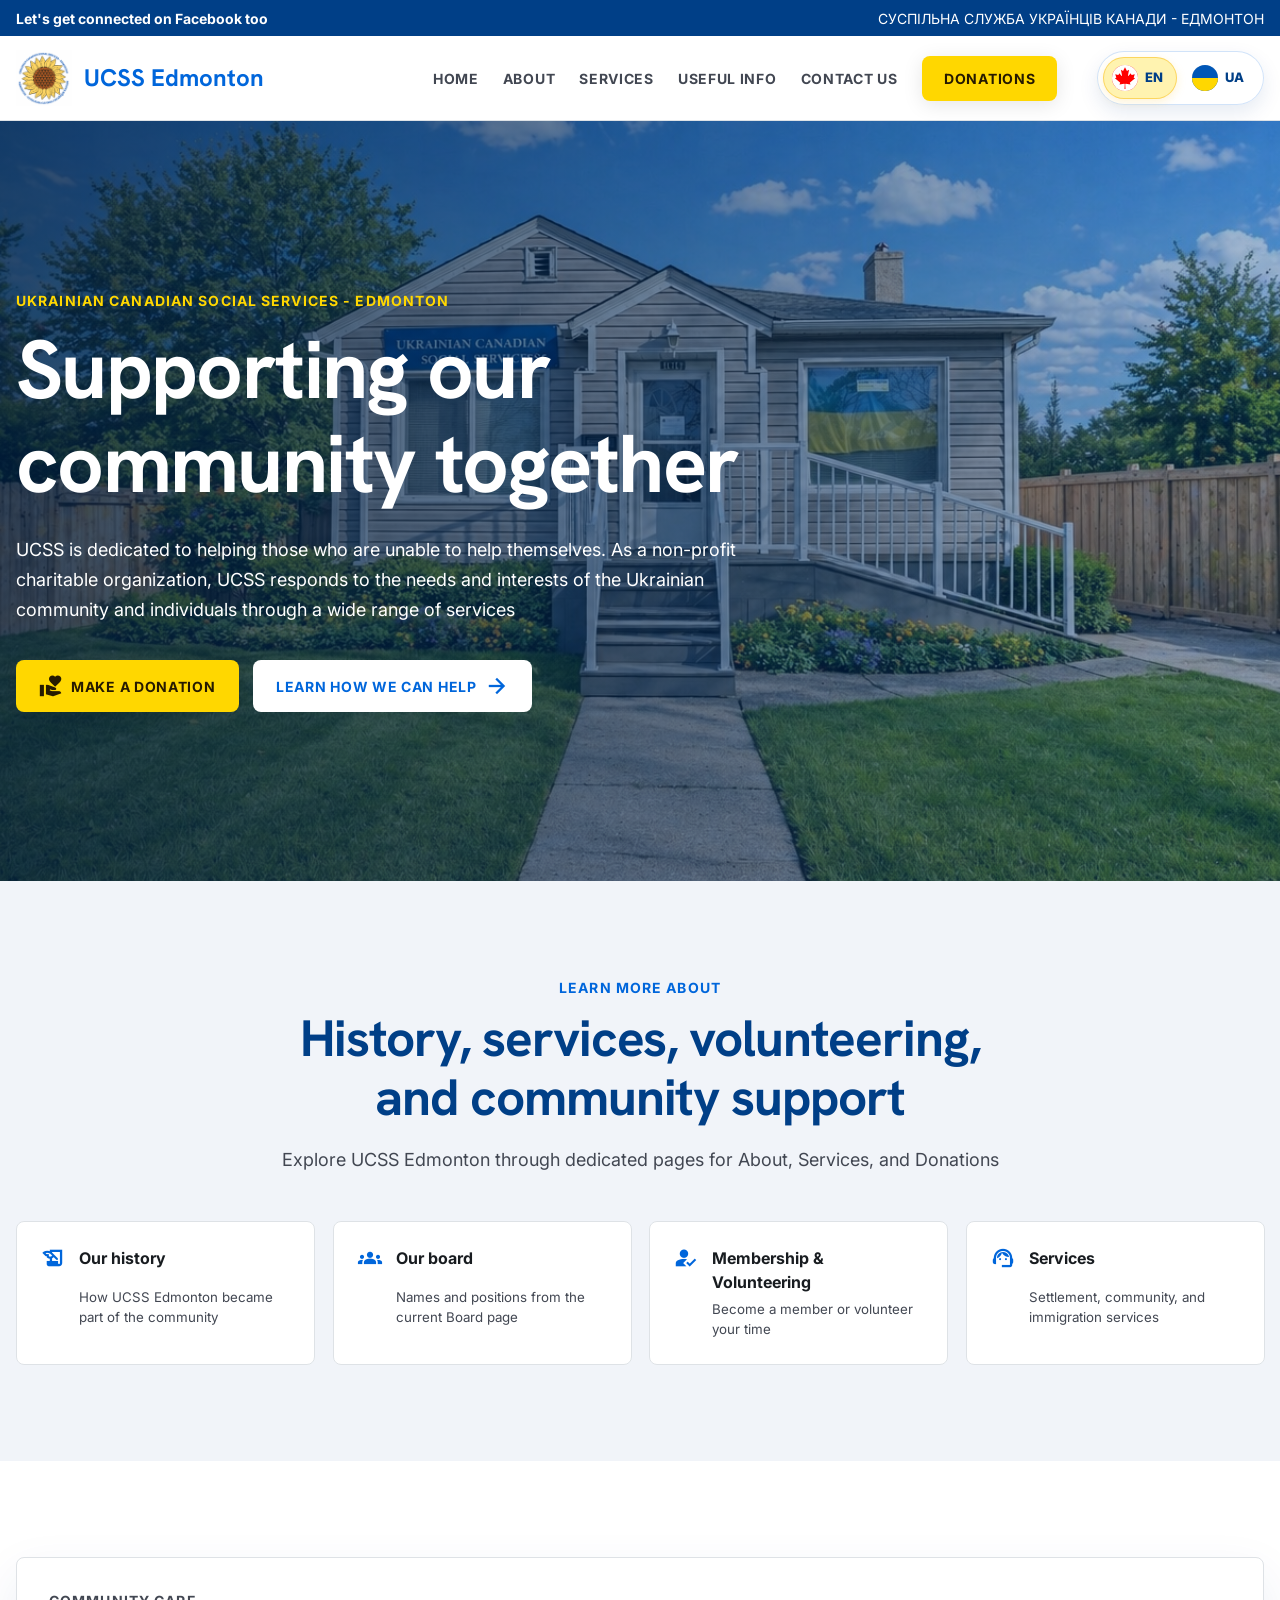
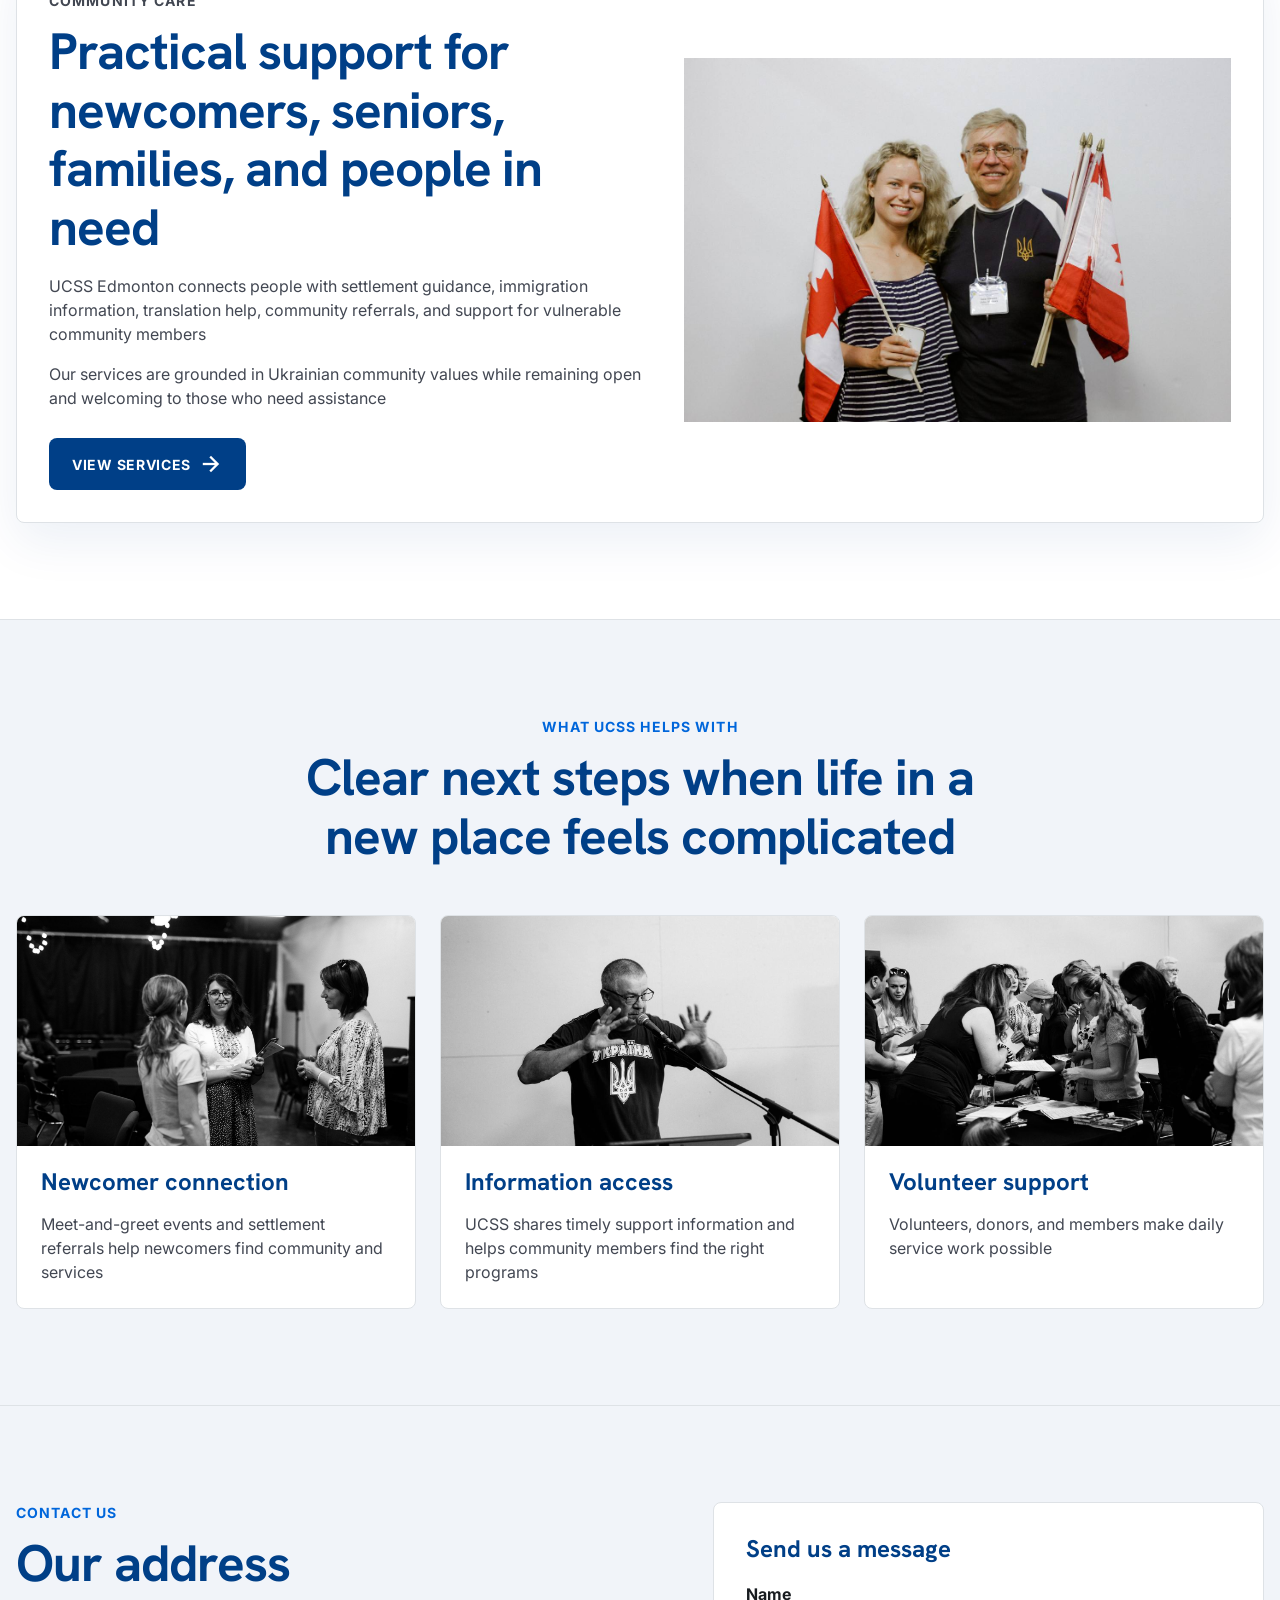
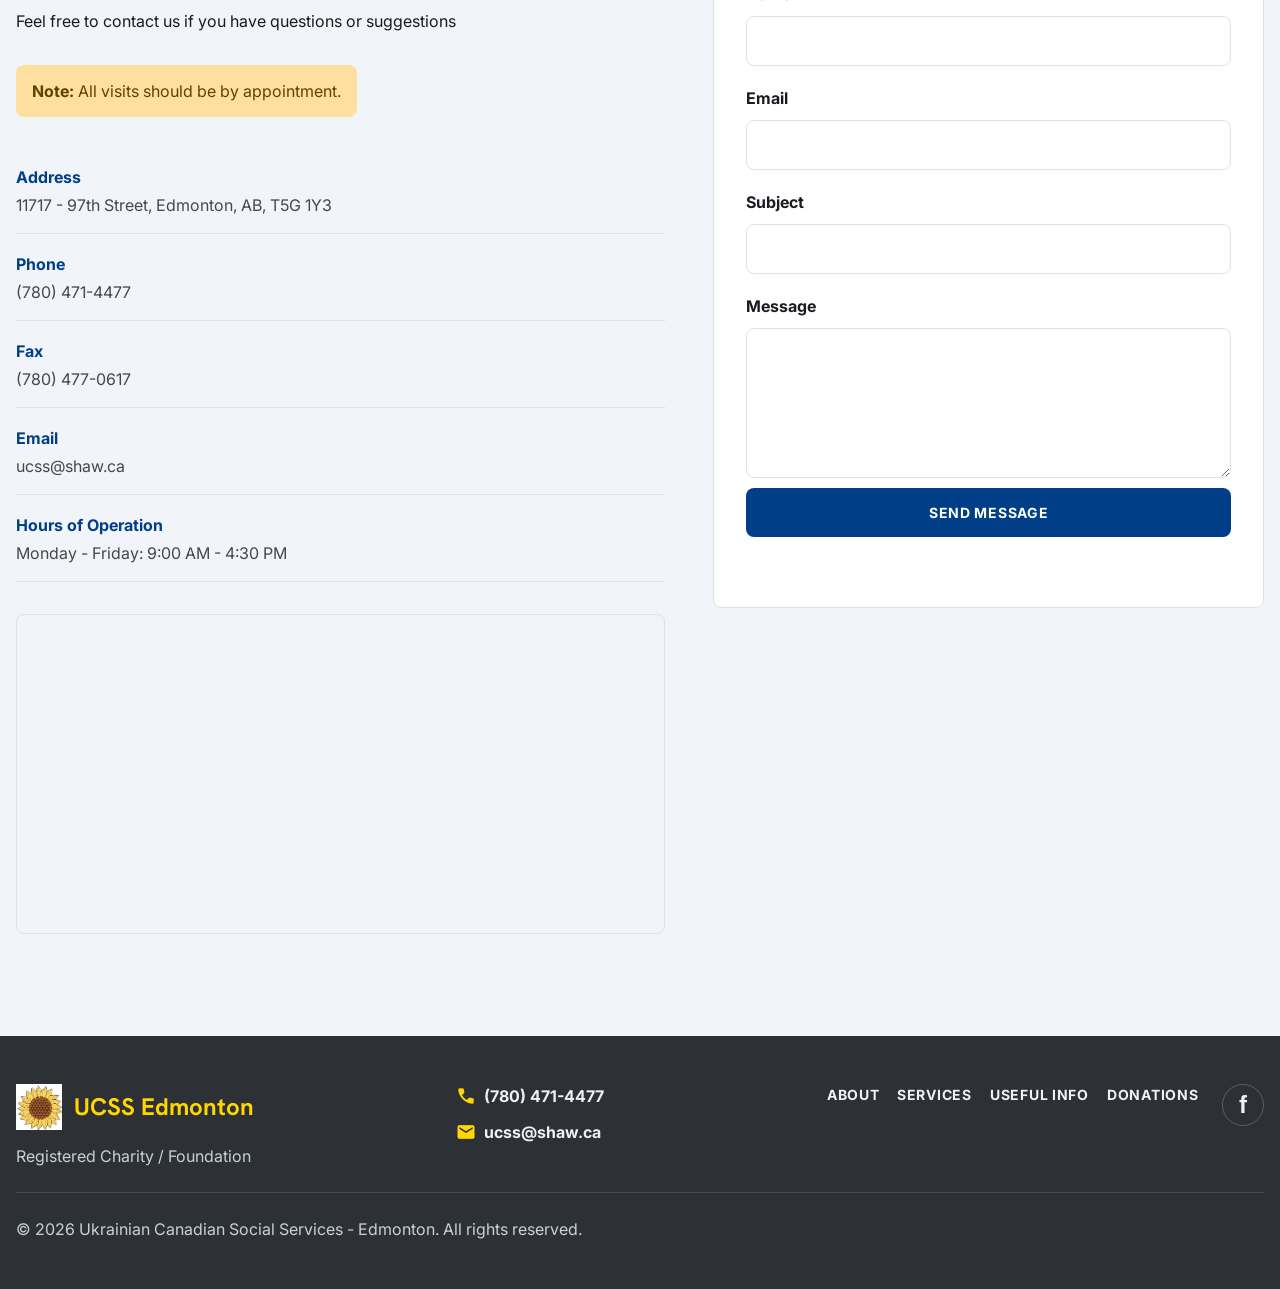
==== commit f565eb68: "added forms submition" ====
--- a/index.html
+++ b/index.html
@@ -79,13 +79,17 @@
                     </dl>
                     <iframe loading="lazy" src="https://maps.google.com/maps?q=11717%20%E2%80%93%2097th%20Street%2C%20Edmonton%2C%20AB%2C%20T5G%201Y3&t=m&z=11&output=embed&iwloc=near" title="11717 - 97th Street, Edmonton, AB, T5G 1Y3" aria-label="11717 - 97th Street, Edmonton, AB, T5G 1Y3"></iframe>
                 </div>
-                <form class="contact-form" id="contact-form" action="#" method="post">
+                <form class="contact-form" id="contact-form" method="post" novalidate>
                     <h3>Send us a message</h3>
+                    <input id="web3forms-access-key" name="access_key" type="hidden" value="b00fee38-919b-4995-b3ca-940b83e1df99">
+                    <input name="from_name" type="hidden" value="UCSS Edmonton Website">
+                    <input name="botcheck" type="checkbox" tabindex="-1" autocomplete="off" class="contact-form__botcheck" aria-hidden="true">
                     <label for="name">Name</label><input id="name" name="name" type="text" autocomplete="name" required>
                     <label for="email">Email</label><input id="email" name="email" type="email" autocomplete="email" required>
                     <label for="subject">Subject</label><input id="subject" name="subject" type="text">
                     <label for="message">Message</label><textarea id="message" name="message" required></textarea>
                     <button class="btn btn--primary" type="submit">Send Message</button>
+                    <p class="contact-form__status" id="contact-form-status" aria-live="polite"></p>
                 </form>
             </div>
         </section>
--- a/css/style.css
+++ b/css/style.css
@@ -121,6 +121,11 @@
 .contact-form input, .contact-form textarea { width: 100%; padding: 12px 14px; border: 1px solid var(--border); border-radius: var(--radius); background: var(--surface-lowest); }
 .contact-form input:focus, .contact-form textarea:focus { outline: 3px solid rgba(0, 102, 219, 0.18); border-color: var(--primary-bright); }
 .contact-form textarea { min-height: 150px; resize: vertical; }
+.contact-form__botcheck { position: absolute; left: -9999px; opacity: 0; pointer-events: none; }
+.contact-form__status { min-height: 24px; margin: 4px 0 0; font-weight: 600; }
+.contact-form__status.is-success { color: #1f7a3d; }
+.contact-form__status.is-error { color: #b42318; }
+.contact-form button[disabled] { opacity: 0.7; cursor: wait; }
 .site-footer { background: #2d3135; color: #eef1f6; padding-block: 48px; }
 .footer-grid { display: grid; grid-template-columns: 1fr auto 1fr; gap: 24px; align-items: center; }
 .brand--footer { color: var(--gold); }
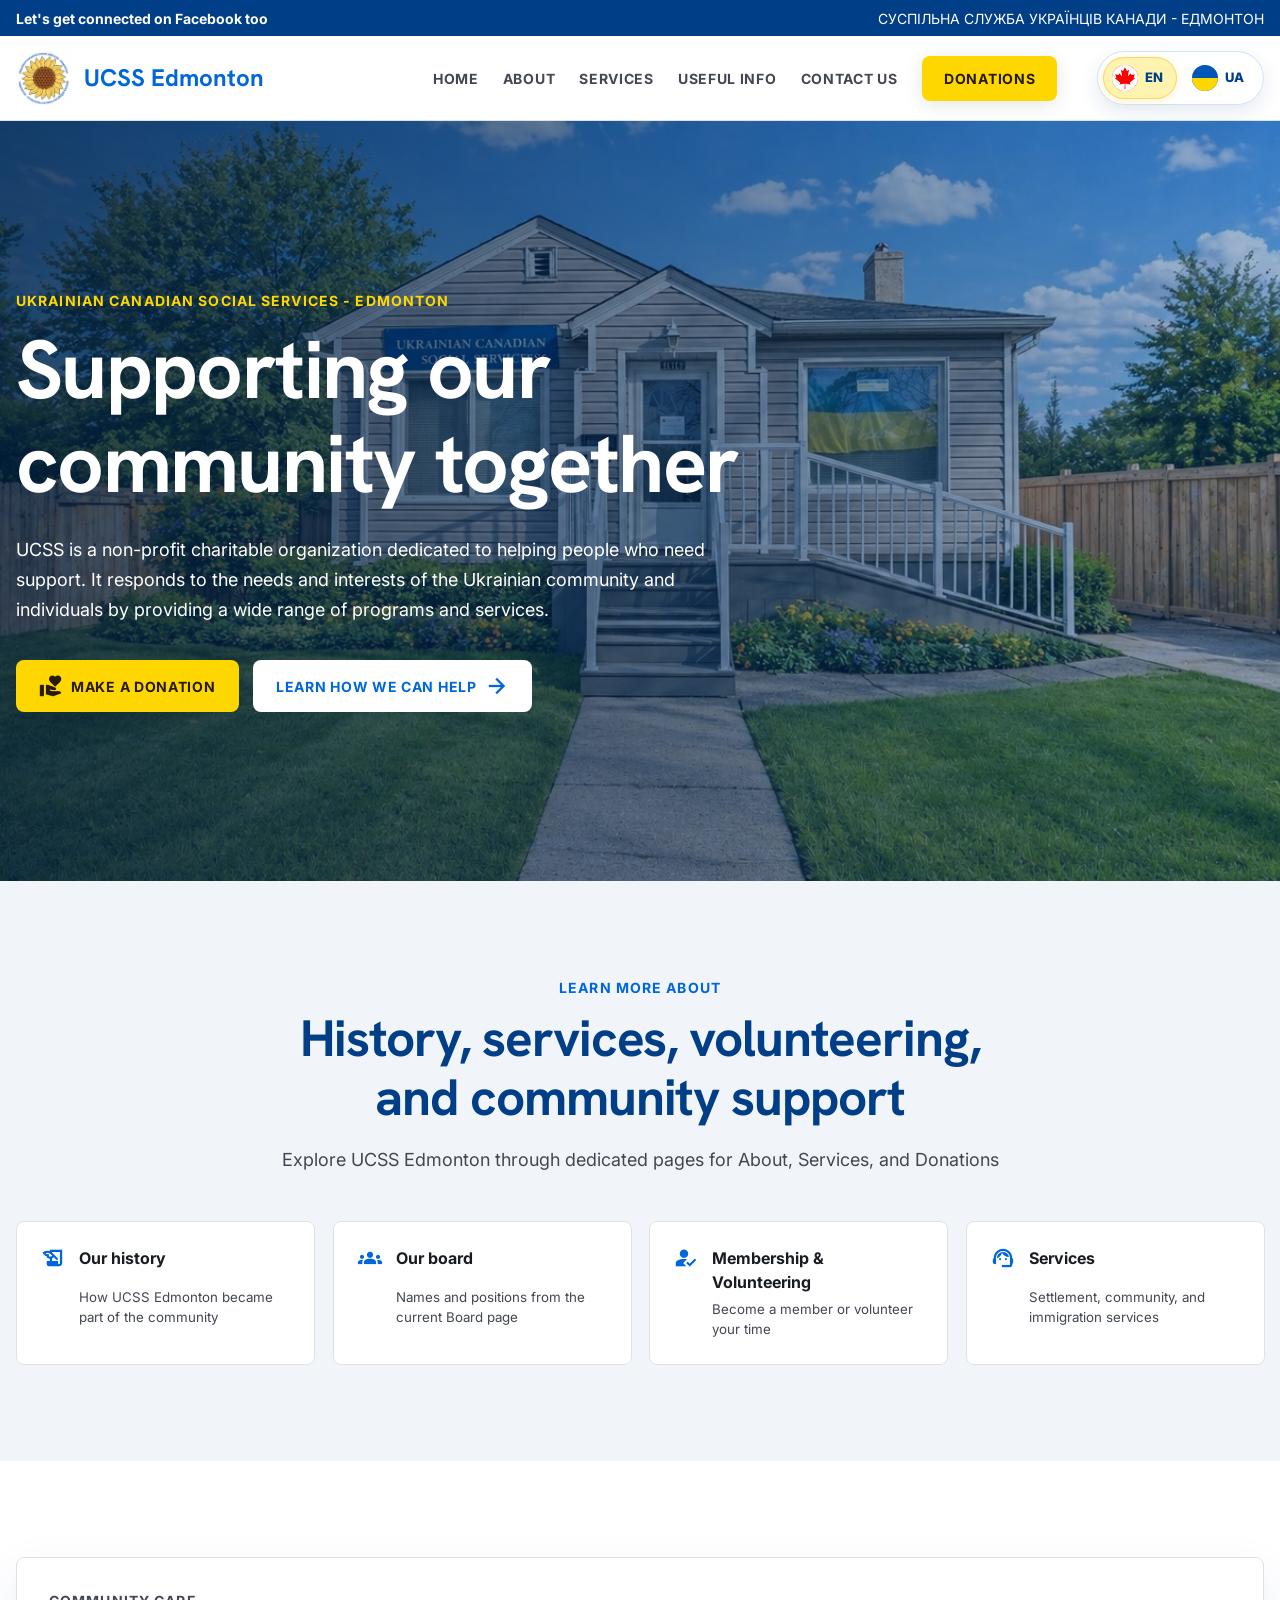
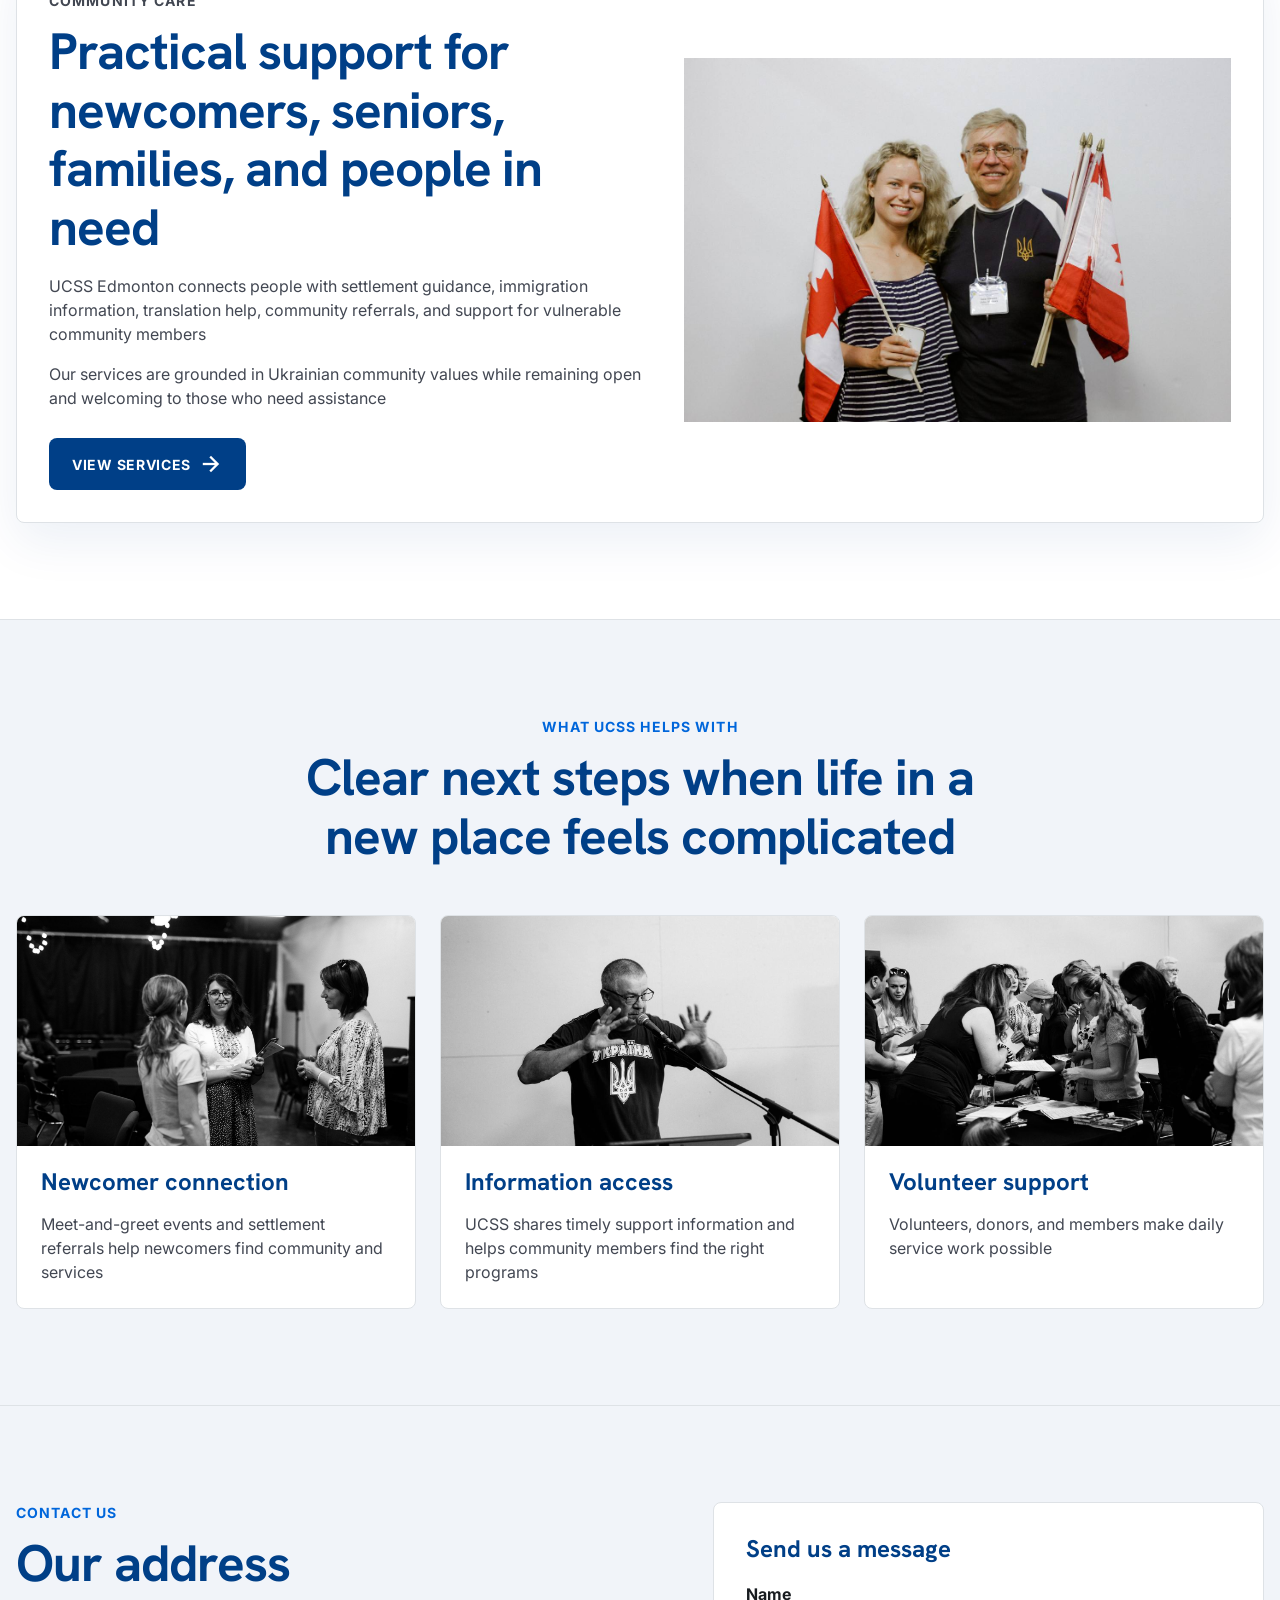
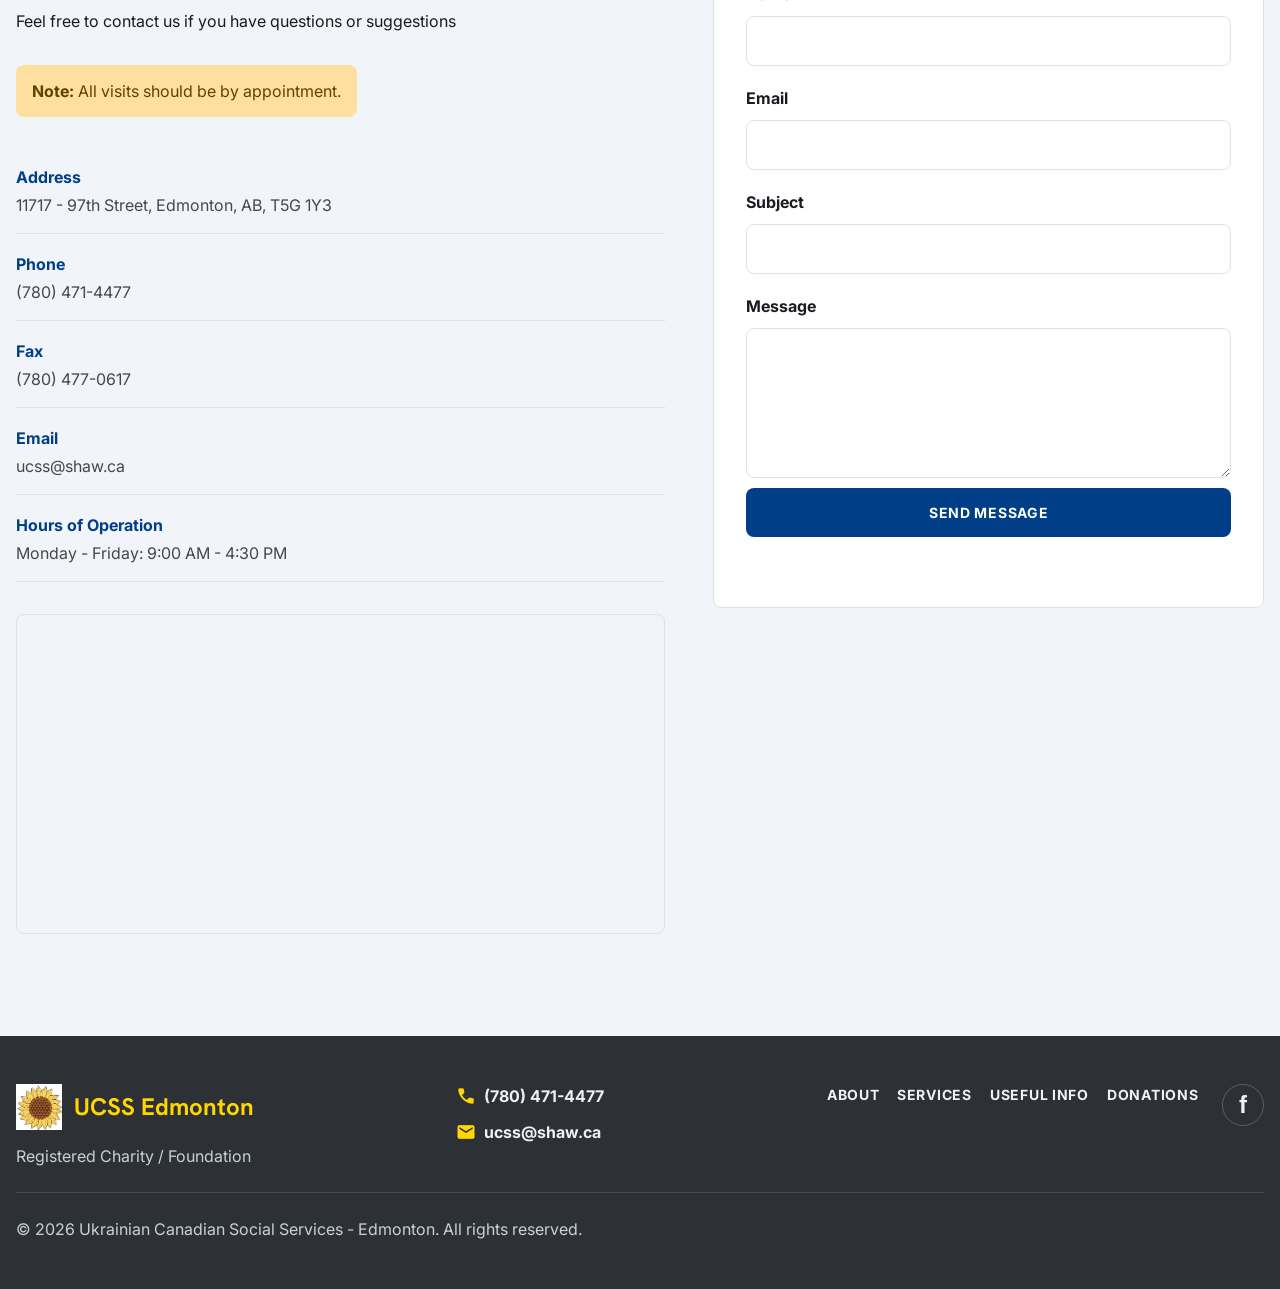
==== commit ba982283: "fix: equity statement and sub title in main page" ====
--- a/index.html
+++ b/index.html
@@ -22,7 +22,7 @@
             <div class="container hero__content">
                 <p class="eyebrow">Ukrainian Canadian Social Services - Edmonton</p>
                 <h1>Supporting our community together</h1>
-                <p class="hero__lead">UCSS is dedicated to helping those who are unable to help themselves. As a non-profit charitable organization, UCSS responds to the needs and interests of the Ukrainian community and individuals through a wide range of services</p>
+                <p class="hero__lead">UCSS is a non-profit charitable organization dedicated to helping people who need support. It responds to the needs and interests of the Ukrainian community and individuals by providing a wide range of programs and services.</p>
                 <div class="button-row"><a class="btn btn--gold" href="donations.html"><span class="material-symbols-outlined">volunteer_activism</span>Make a Donation</a><a class="btn btn--light" href="services.html">Learn how we can help<span class="material-symbols-outlined">arrow_forward</span></a></div>
             </div>
         </section>
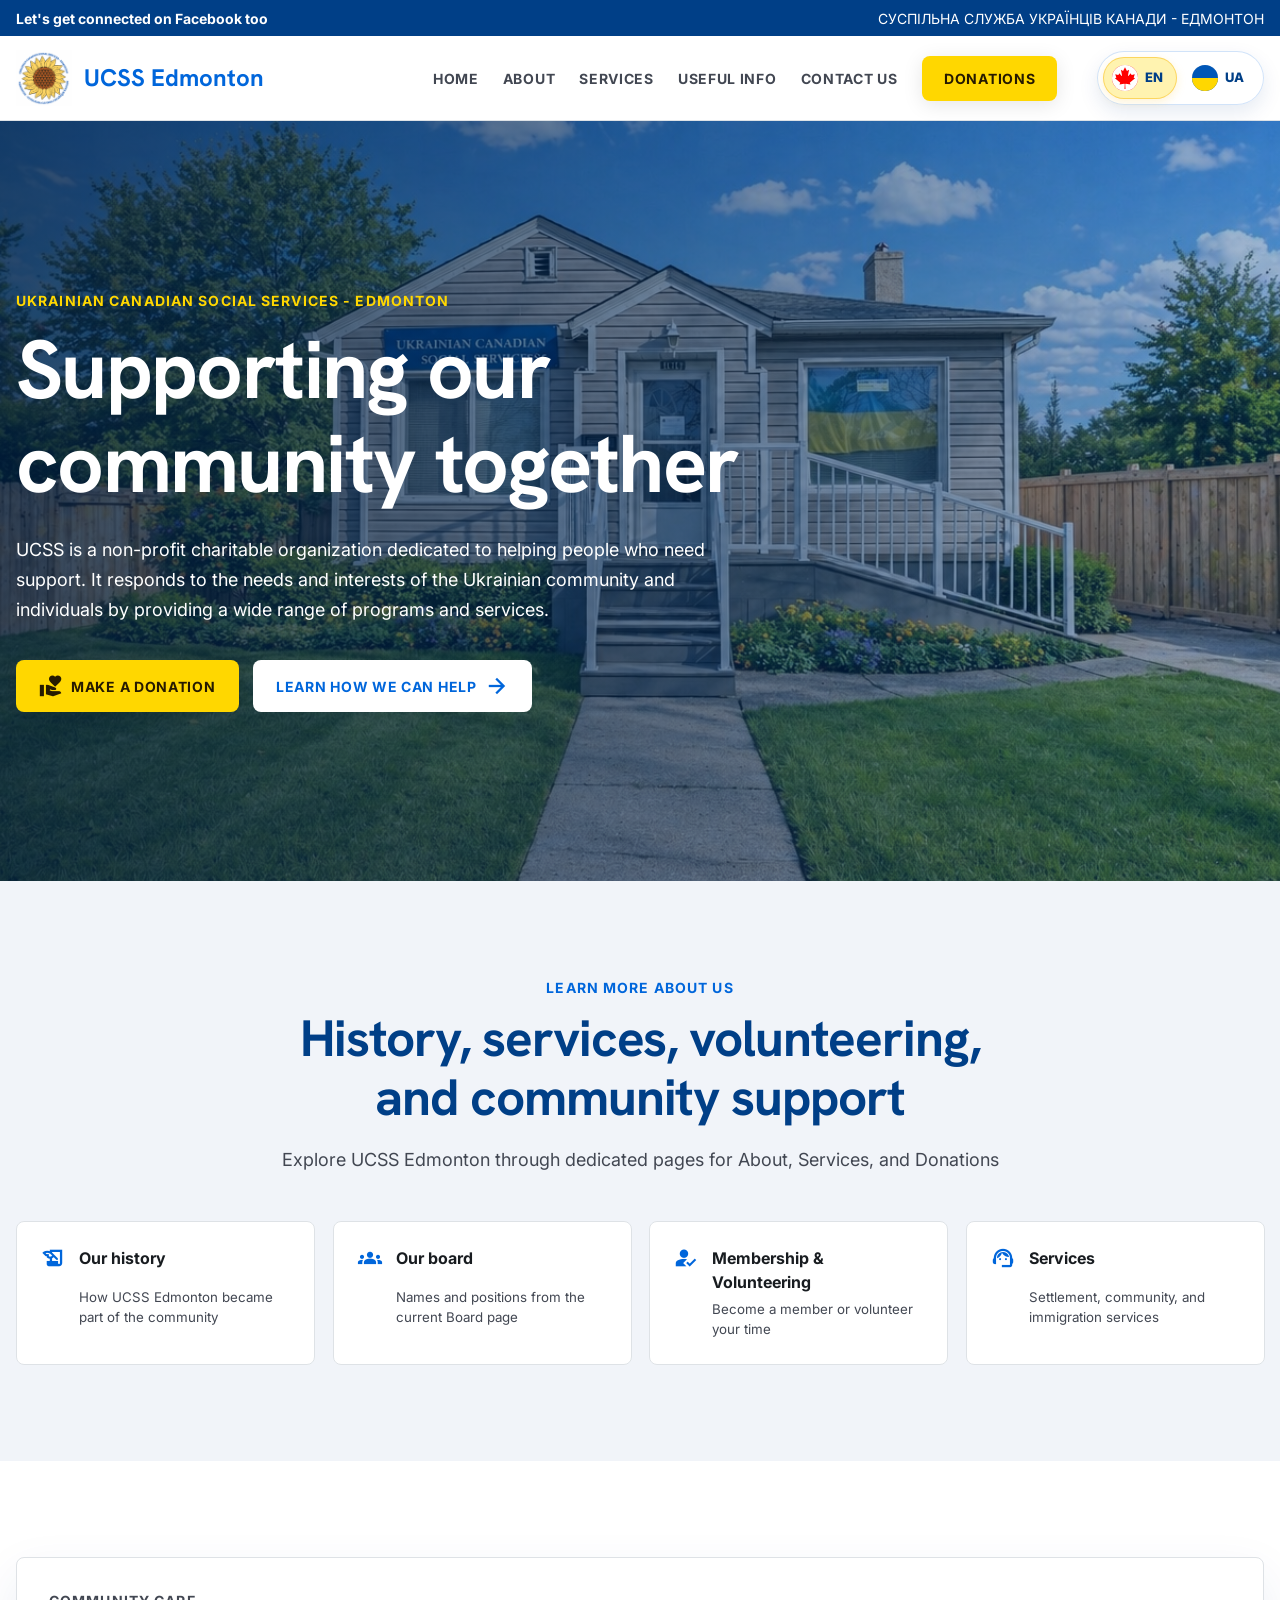
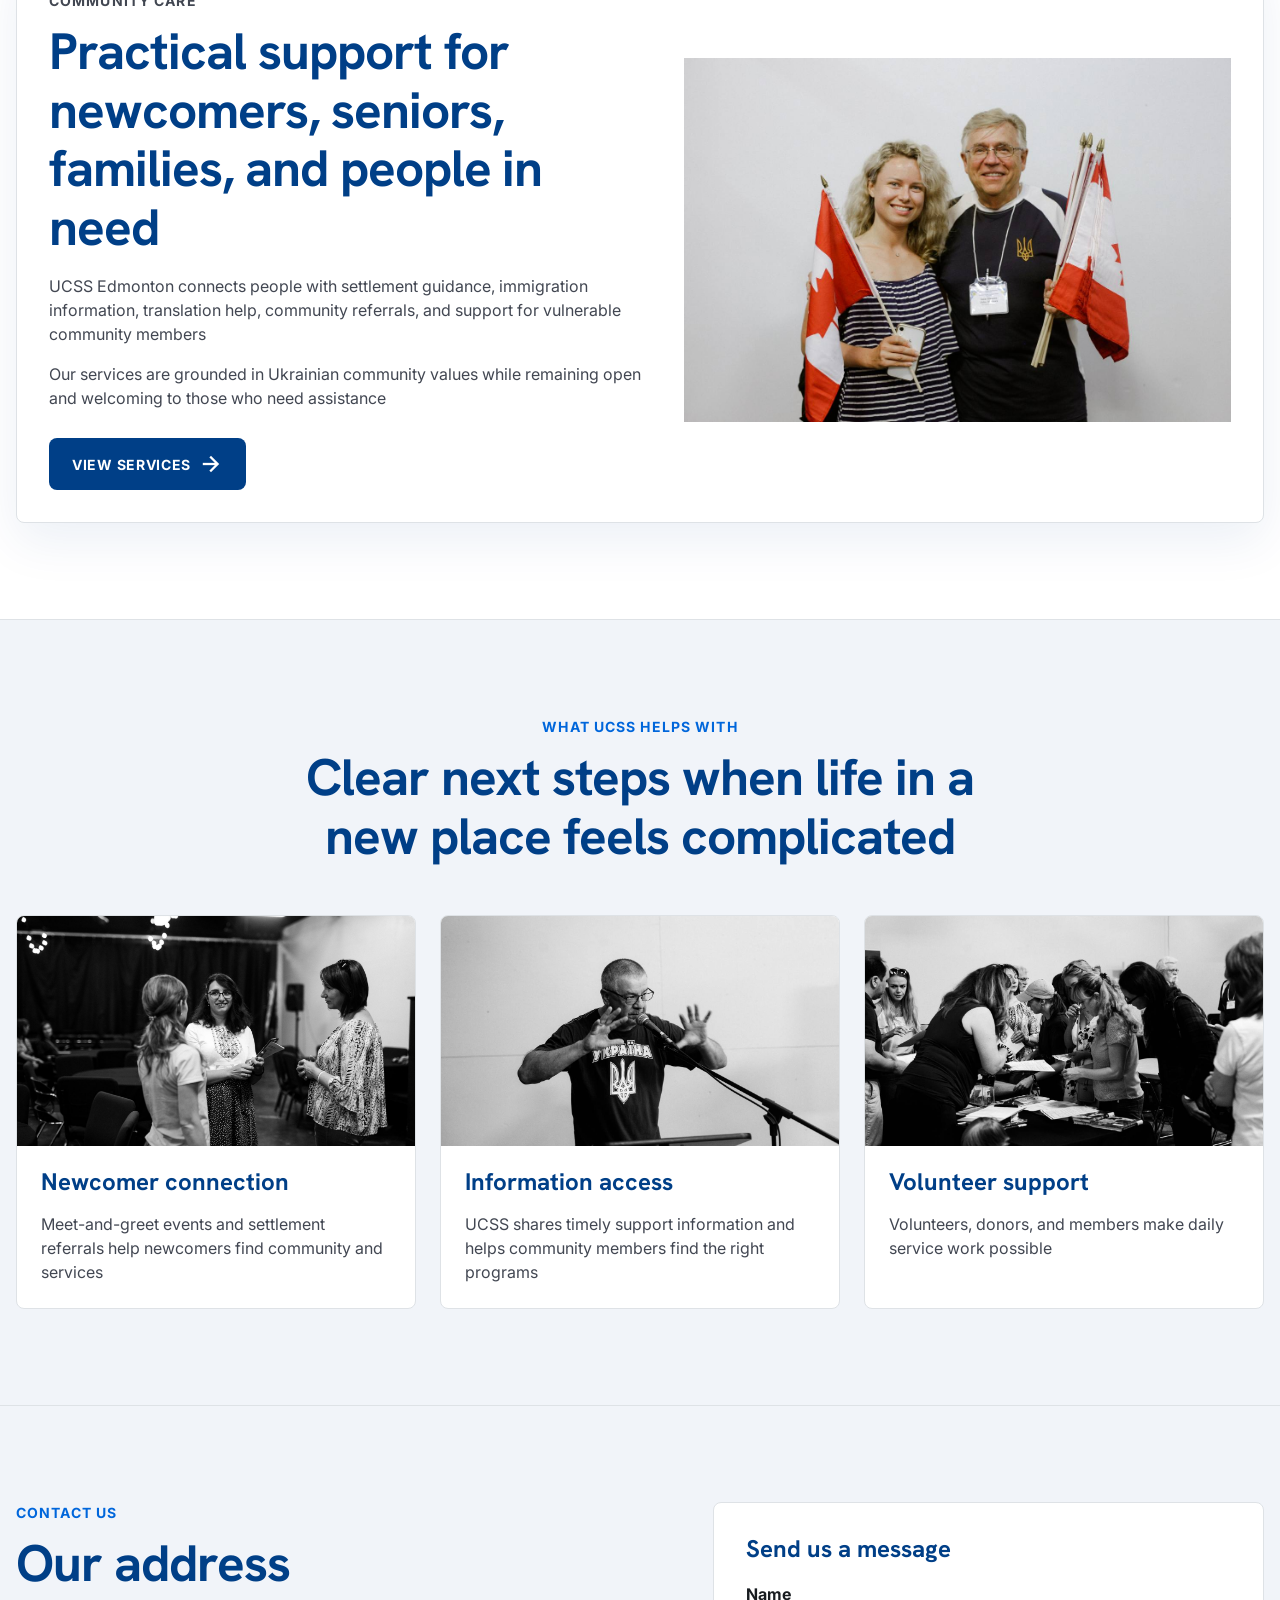
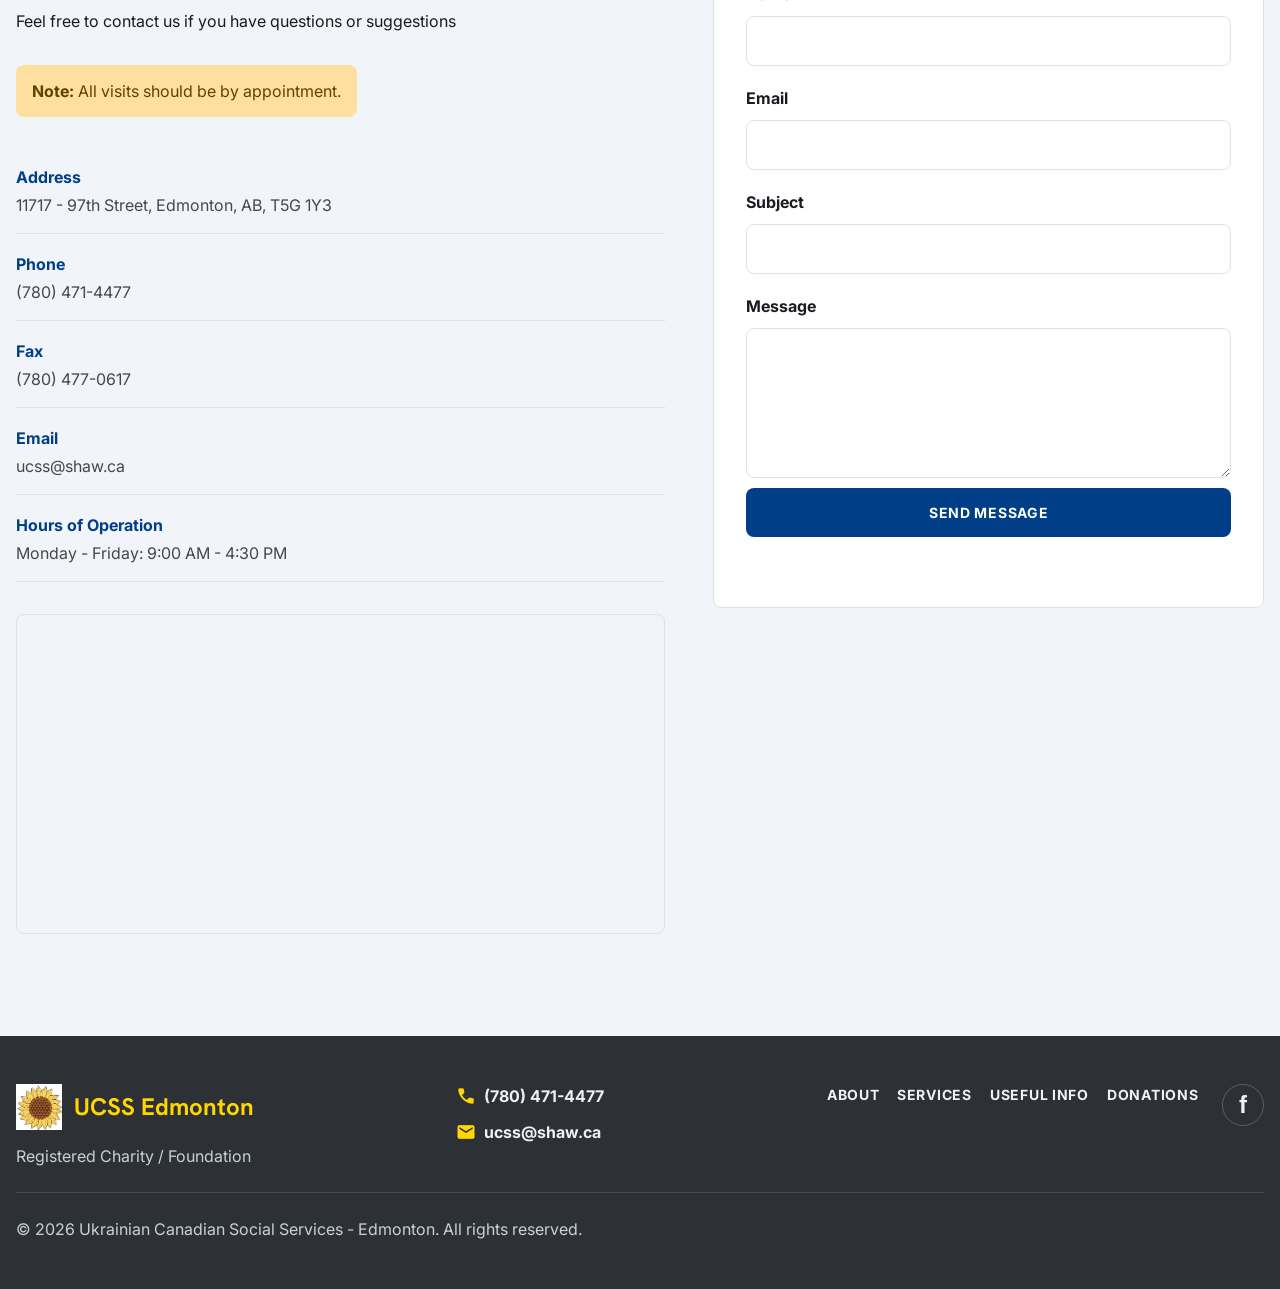
==== commit 0ac0dcaf: "fix something" ====
--- a/index.html
+++ b/index.html
@@ -1,101 +1,285 @@
 <!DOCTYPE html>
 <html lang="en-CA">
-<head>
-    <meta charset="UTF-8">
-    <meta name="viewport" content="width=device-width, initial-scale=1.0">
-    <meta name="description" content="Ukrainian Canadian Social Services Edmonton supports Ukrainian community members and newcomers through social services, referrals, settlement help, and community support.">
-    <title>Home - Ukrainian Canadian Social Services - Edmonton</title>
-    <link rel="preconnect" href="https://fonts.googleapis.com">
-    <link rel="preconnect" href="https://fonts.gstatic.com" crossorigin>
-    <link href="https://fonts.googleapis.com/css2?family=Hanken+Grotesk:wght@600;700&family=Inter:wght@400;600;700&display=swap" rel="stylesheet">
-    <link href="https://fonts.googleapis.com/css2?family=Material+Symbols+Outlined:wght,FILL@100..700,0..1&display=swap" rel="stylesheet">
-    <link rel="icon" type="image/png" href="images/favicon.png">
-    <link rel="stylesheet" href="css/style.css">
-</head>
-<body>
-    <site-header></site-header>
-
-    <main>
-        <section class="hero">
-            <img class="hero__image" src="images/homepage.png" alt="UCSS Edmonton community gathering">
-            <div class="hero__overlay"></div>
-            <div class="container hero__content">
-                <p class="eyebrow">Ukrainian Canadian Social Services - Edmonton</p>
-                <h1>Supporting our community together</h1>
-                <p class="hero__lead">UCSS is a non-profit charitable organization dedicated to helping people who need support. It responds to the needs and interests of the Ukrainian community and individuals by providing a wide range of programs and services.</p>
-                <div class="button-row"><a class="btn btn--gold" href="donations.html"><span class="material-symbols-outlined">volunteer_activism</span>Make a Donation</a><a class="btn btn--light" href="services.html">Learn how we can help<span class="material-symbols-outlined">arrow_forward</span></a></div>
-            </div>
-        </section>
-
-        <section class="section section--surface">
-            <div class="container">
-                <div class="section-heading"><p class="eyebrow">Learn more about</p><h2>History, services, volunteering, and community support</h2><p>Explore UCSS Edmonton through dedicated pages for About, Services, and Donations</p></div>
-                <div class="quick-grid">
-                    <a class="feature-link" href="about.html#history"><span class="material-symbols-outlined">history_edu</span><strong>Our history</strong><small>How UCSS Edmonton became part of the community</small></a>
-                    <a class="feature-link" href="about.html#board"><span class="material-symbols-outlined">groups</span><strong>Our board</strong><small>Names and positions from the current Board page</small></a>
-                    <a class="feature-link" href="about.html#membership"><span class="material-symbols-outlined">how_to_reg</span><strong>Membership & Volunteering</strong><small>Become a member or volunteer your time</small></a>
-                    <a class="feature-link" href="services.html"><span class="material-symbols-outlined">support_agent</span><strong>Services</strong><small>Settlement, community, and immigration services</small></a>
-                </div>
-            </div>
-        </section>
-
-        <section class="section home-story">
-            <div class="container story-card story-card--home">
-                <div>
-                    <p class="eyebrow">Community care</p>
-                    <h2>Practical support for newcomers, seniors, families, and people in need</h2>
-                    <p>UCSS Edmonton connects people with settlement guidance, immigration information, translation help, community referrals, and support for vulnerable community members</p>
-                    <p>Our services are grounded in Ukrainian community values while remaining open and welcoming to those who need assistance</p>
-                    <a class="btn btn--primary" href="services.html">View Services<span class="material-symbols-outlined">arrow_forward</span></a>
-                </div>
-                <img src="images/general.jpg" alt="Welcome to Canada support graphic">
-            </div>
-        </section>
-
-        <section class="section section--surface home-impact">
-            <div class="container">
-                <div class="section-heading"><p class="eyebrow">What UCSS helps with</p><h2>Clear next steps when life in a new place feels complicated</h2></div>
-                <div class="impact-grid">
-                    <article><img src="images/gallery/meet-greet-1.jpg" alt="Community support meeting"><h3>Newcomer connection</h3><p>Meet-and-greet events and settlement referrals help newcomers find community and services</p></article>
-                    <article><img src="images/information_access.jpg" alt="Support hotline poster"><h3>Information access</h3><p>UCSS shares timely support information and helps community members find the right programs</p></article>
-                    <article><img src="images/volonteer.jpg" alt="Volunteer sign-up materials"><h3>Volunteer support</h3><p>Volunteers, donors, and members make daily service work possible</p></article>
-                </div>
-            </div>
-        </section>
-
-        <section class="section contact-section" id="contact">
-            <div class="container contact-grid">
-                <div>
-                    <p class="eyebrow">Contact Us</p>
-                    <h2>Our address</h2>
-                    <p>Feel free to contact us if you have questions or suggestions</p>
-                    <p class="notice"><strong>Note:</strong> All visits should be by appointment.</p>
-                    <dl class="contact-list">
-                        <div><dt>Address</dt><dd>11717 - 97th Street, Edmonton, AB, T5G 1Y3</dd></div>
-                        <div><dt>Phone</dt><dd><a href="tel:+17804714477">(780) 471-4477</a></dd></div>
-                        <div><dt>Fax</dt><dd>(780) 477-0617</dd></div>
-                        <div><dt>Email</dt><dd><a href="mailto:ucss@shaw.ca">ucss@shaw.ca</a></dd></div>
-                        <div><dt>Hours of Operation</dt><dd>Monday - Friday: 9:00 AM - 4:30 PM</dd></div>
-                    </dl>
-                    <iframe loading="lazy" src="https://maps.google.com/maps?q=11717%20%E2%80%93%2097th%20Street%2C%20Edmonton%2C%20AB%2C%20T5G%201Y3&t=m&z=11&output=embed&iwloc=near" title="11717 - 97th Street, Edmonton, AB, T5G 1Y3" aria-label="11717 - 97th Street, Edmonton, AB, T5G 1Y3"></iframe>
-                </div>
-                <form class="contact-form" id="contact-form" method="post" novalidate>
-                    <h3>Send us a message</h3>
-                    <input id="web3forms-access-key" name="access_key" type="hidden" value="b00fee38-919b-4995-b3ca-940b83e1df99">
-                    <input name="from_name" type="hidden" value="UCSS Edmonton Website">
-                    <input name="botcheck" type="checkbox" tabindex="-1" autocomplete="off" class="contact-form__botcheck" aria-hidden="true">
-                    <label for="name">Name</label><input id="name" name="name" type="text" autocomplete="name" required>
-                    <label for="email">Email</label><input id="email" name="email" type="email" autocomplete="email" required>
-                    <label for="subject">Subject</label><input id="subject" name="subject" type="text">
-                    <label for="message">Message</label><textarea id="message" name="message" required></textarea>
-                    <button class="btn btn--primary" type="submit">Send Message</button>
-                    <p class="contact-form__status" id="contact-form-status" aria-live="polite"></p>
-                </form>
-            </div>
-        </section>
-    </main>
-
-    <site-footer></site-footer>
-    <script src="js/components.js"></script><script src="js/main.js"></script>
-</body>
+    <head>
+        <meta charset="UTF-8">
+        <meta name="viewport" content="width=device-width, initial-scale=1.0">
+        <meta name="description" content="Ukrainian Canadian Social Services Edmonton supports Ukrainian community members and newcomers through social services, referrals, settlement help, and community support.">
+        <title>
+            Home - Ukrainian Canadian Social Services - Edmonton
+        </title>
+        <link rel="preconnect" href="https://fonts.googleapis.com">
+        <link rel="preconnect" href="https://fonts.gstatic.com" crossorigin>
+        <link href="https://fonts.googleapis.com/css2?family=Hanken+Grotesk:wght@600;700&family=Inter:wght@400;600;700&display=swap" rel="stylesheet">
+        <link href="https://fonts.googleapis.com/css2?family=Material+Symbols+Outlined:wght,FILL@100..700,0..1&display=swap" rel="stylesheet">
+        <link rel="icon" type="image/png" href="images/favicon.png">
+        <link rel="stylesheet" href="css/style.css">
+    </head>
+    <body>
+        <site-header>
+        </site-header>
+        <main>
+            <section class="hero">
+                <img class="hero__image" src="images/homepage.png" alt="UCSS Edmonton community gathering">
+                <div class="hero__overlay">
+                </div>
+                <div class="container hero__content">
+                    <p class="eyebrow">
+                        Ukrainian Canadian Social Services - Edmonton
+                    </p>
+                    <h1>
+                        Supporting our community together
+                    </h1>
+                    <p class="hero__lead">
+                        UCSS is a non-profit charitable organization dedicated to helping people who need support. It responds to the needs and interests of the Ukrainian community and individuals by providing a wide range of programs and services.
+                    </p>
+                    <div class="button-row">
+                        <a class="btn btn--gold" href="donations.html">
+                            <span class="material-symbols-outlined">
+                                volunteer_activism
+                            </span>
+                            Make a Donation
+                        </a>
+                        <a class="btn btn--light" href="services.html">
+                            Learn how we can help
+                            <span class="material-symbols-outlined">
+                                arrow_forward
+                            </span>
+                        </a>
+                    </div>
+                </div>
+            </section>
+            <section class="section section--surface">
+                <div class="container">
+                    <div class="section-heading">
+                        <p class="eyebrow">
+                            Learn more about us
+                        </p>
+                        <h2>
+                            History, services, volunteering, and community support
+                        </h2>
+                        <p>
+                            Explore UCSS Edmonton through dedicated pages for About, Services, and Donations
+                        </p>
+                    </div>
+                    <div class="quick-grid">
+                        <a class="feature-link" href="about.html#history">
+                            <span class="material-symbols-outlined">
+                                history_edu
+                            </span>
+                            <strong>
+                                Our history
+                            </strong>
+                            <small>
+                                How UCSS Edmonton became part of the community
+                            </small>
+                        </a>
+                        <a class="feature-link" href="about.html#board">
+                            <span class="material-symbols-outlined">
+                                groups
+                            </span>
+                            <strong>
+                                Our board
+                            </strong>
+                            <small>
+                                Names and positions from the current Board page
+                            </small>
+                        </a>
+                        <a class="feature-link" href="about.html#membership">
+                            <span class="material-symbols-outlined">
+                                how_to_reg
+                            </span>
+                            <strong>
+                                Membership & Volunteering
+                            </strong>
+                            <small>
+                                Become a member or volunteer your time
+                            </small>
+                        </a>
+                        <a class="feature-link" href="services.html">
+                            <span class="material-symbols-outlined">
+                                support_agent
+                            </span>
+                            <strong>
+                                Services
+                            </strong>
+                            <small>
+                                Settlement, community, and immigration services
+                            </small>
+                        </a>
+                    </div>
+                </div>
+            </section>
+            <section class="section home-story">
+                <div class="container story-card story-card--home">
+                    <div>
+                        <p class="eyebrow">
+                            Community care
+                        </p>
+                        <h2>
+                            Practical support for newcomers, seniors, families, and people in need
+                        </h2>
+                        <p>
+                            UCSS Edmonton connects people with settlement guidance, immigration information, translation help, community referrals, and support for vulnerable community members
+                        </p>
+                        <p>
+                            Our services are grounded in Ukrainian community values while remaining open and welcoming to those who need assistance
+                        </p>
+                        <a class="btn btn--primary" href="services.html">
+                            View Services
+                            <span class="material-symbols-outlined">
+                                arrow_forward
+                            </span>
+                        </a>
+                    </div>
+                    <img src="images/general.jpg" alt="Welcome to Canada support graphic">
+                </div>
+            </section>
+            <section class="section section--surface home-impact">
+                <div class="container">
+                    <div class="section-heading">
+                        <p class="eyebrow">
+                            What UCSS helps with
+                        </p>
+                        <h2>
+                            Clear next steps when life in a new place feels complicated
+                        </h2>
+                    </div>
+                    <div class="impact-grid">
+                        <article>
+                            <img src="images/gallery/meet-greet-1.jpg" alt="Community support meeting">
+                            <h3>
+                                Newcomer connection
+                            </h3>
+                            <p>
+                                Meet-and-greet events and settlement referrals help newcomers find community and services
+                            </p>
+                        </article>
+                        <article>
+                            <img src="images/information_access.jpg" alt="Support hotline poster">
+                            <h3>
+                                Information access
+                            </h3>
+                            <p>
+                                UCSS shares timely support information and helps community members find the right programs
+                            </p>
+                        </article>
+                        <article>
+                            <img src="images/volonteer.jpg" alt="Volunteer sign-up materials">
+                            <h3>
+                                Volunteer support
+                            </h3>
+                            <p>
+                                Volunteers, donors, and members make daily service work possible
+                            </p>
+                        </article>
+                    </div>
+                </div>
+            </section>
+            <section class="section contact-section" id="contact">
+                <div class="container contact-grid">
+                    <div>
+                        <p class="eyebrow">
+                            Contact Us
+                        </p>
+                        <h2>
+                            Our address
+                        </h2>
+                        <p>
+                            Feel free to contact us if you have questions or suggestions
+                        </p>
+                        <p class="notice">
+                            <strong>
+                                Note:
+                            </strong>
+                            All visits should be by appointment.
+                        </p>
+                        <dl class="contact-list">
+                            <div>
+                                <dt>
+                                    Address
+                                </dt>
+                                <dd>
+                                    11717 - 97th Street, Edmonton, AB, T5G 1Y3
+                                </dd>
+                            </div>
+                            <div>
+                                <dt>
+                                    Phone
+                                </dt>
+                                <dd>
+                                    <a href="tel:+17804714477">
+                                        (780) 471-4477
+                                    </a>
+                                </dd>
+                            </div>
+                            <div>
+                                <dt>
+                                    Fax
+                                </dt>
+                                <dd>
+                                    (780) 477-0617
+                                </dd>
+                            </div>
+                            <div>
+                                <dt>
+                                    Email
+                                </dt>
+                                <dd>
+                                    <a href="mailto:ucss@shaw.ca">
+                                        ucss@shaw.ca
+                                    </a>
+                                </dd>
+                            </div>
+                            <div>
+                                <dt>
+                                    Hours of Operation
+                                </dt>
+                                <dd>
+                                    Monday - Friday: 9:00 AM - 4:30 PM
+                                </dd>
+                            </div>
+                        </dl>
+                        <iframe loading="lazy" src="https://maps.google.com/maps?q=11717%20%E2%80%93%2097th%20Street%2C%20Edmonton%2C%20AB%2C%20T5G%201Y3&t=m&z=11&output=embed&iwloc=near" title="11717 - 97th Street, Edmonton, AB, T5G 1Y3" aria-label="11717 - 97th Street, Edmonton, AB, T5G 1Y3">
+                        </iframe>
+                    </div>
+                    <form class="contact-form" id="contact-form" method="post" novalidate>
+                        <h3>
+                            Send us a message
+                        </h3>
+                        <input id="web3forms-access-key" name="access_key" type="hidden" value="b00fee38-919b-4995-b3ca-940b83e1df99">
+                        <input name="from_name" type="hidden" value="UCSS Edmonton Website">
+                        <input name="botcheck" type="checkbox" tabindex="-1" autocomplete="off" class="contact-form__botcheck" aria-hidden="true">
+                        <label for="name">
+                            Name
+                        </label>
+                        <input id="name" name="name" type="text" autocomplete="name" required>
+                        <label for="email">
+                            Email
+                        </label>
+                        <input id="email" name="email" type="email" autocomplete="email" required>
+                        <label for="subject">
+                            Subject
+                        </label>
+                        <input id="subject" name="subject" type="text">
+                        <label for="message">
+                            Message
+                        </label>
+                        <textarea id="message" name="message" required>
+                        </textarea>
+                        <button class="btn btn--primary" type="submit">
+                            Send Message
+                        </button>
+                        <p class="contact-form__status" id="contact-form-status" aria-live="polite">
+                        </p>
+                    </form>
+                </div>
+            </section>
+        </main>
+        <site-footer>
+        </site-footer>
+        <script src="js/components.js">
+        </script>
+        <script src="js/main.js">
+        </script>
+    </body>
 </html>
--- a/css/style.css
+++ b/css/style.css
@@ -175,9 +175,13 @@
     max-width: 880px;
 }
 
+.page-hero .eyebrow {
+    color: var(--inverse);
+}
+
 .page-hero p:not(.eyebrow) {
     max-width: 720px;
-    color: #eef1f6;
+    color: var(--inverse);
     font-size: 18px;
 }
 
@@ -322,6 +326,47 @@
     display: grid;
     gap: 10px;
     padding-left: 20px;
+}
+
+.programs-photo {
+    height: auto;
+    max-height: 420px;
+}
+
+.programs-image-row {
+    display: grid;
+    grid-template-columns: repeat(2, minmax(0, 1fr));
+    gap: 20px;
+}
+
+.programs-image-row .programs-photo {
+    margin: 22px 0 0;
+}
+
+.programs-grid {
+    margin-top: 28px;
+}
+
+.program-card {
+    padding: 24px;
+    background: var(--surface-card);
+    border: 1px solid var(--border);
+    border-radius: var(--radius);
+}
+
+.program-card h3 {
+    margin-bottom: 12px;
+    color: var(--primary);
+}
+
+.program-card p,
+.programs-note {
+    color: var(--muted);
+}
+
+.programs-note {
+    margin: 28px 0 0;
+    font-weight: 600;
 }
 
 .tabs-shell {
@@ -606,6 +651,51 @@
     color: var(--text);
 }
 
+.legal-resource-link {
+    margin-top: 14px;
+    padding: 13px 18px;
+    justify-content: flex-start;
+    width: fit-content;
+    max-width: 100%;
+    color: var(--text);
+    background: #f3f7fd;
+    border: 1px solid rgba(0, 63, 135, 0.12);
+    border-radius: 14px;
+    box-shadow: 0 4px 14px rgba(0, 63, 135, 0.06);
+}
+
+.legal-resource-link .material-symbols-outlined {
+    display: inline-grid;
+    width: 30px;
+    height: 30px;
+    place-items: center;
+    color: var(--primary);
+    background: rgba(0, 102, 219, 0.08);
+    border-radius: 999px;
+    flex-shrink: 0;
+    font-size: 18px;
+}
+
+.legal-resource-link:hover,
+.legal-resource-link:focus-visible {
+    color: var(--text);
+    background: #edf4ff;
+    border-color: rgba(0, 102, 219, 0.24);
+    box-shadow: 0 8px 18px rgba(0, 63, 135, 0.1);
+    transform: translateY(-1px);
+}
+
+.legal-resource-link:hover .material-symbols-outlined,
+.legal-resource-link:focus-visible .material-symbols-outlined {
+    transform: translateX(2px);
+}
+
+@media (max-width: 640px) {
+    .legal-resource-link {
+        width: fit-content;
+    }
+}
+
 .inline-note {
     padding: 16px 18px;
     color: #5c4300;
@@ -694,12 +784,38 @@
     border-bottom: 0;
 }
 
+.school-table th:last-child,
+.school-table td:last-child {
+    text-align: right;
+}
+
+.school-table__link-cell {
+    white-space: nowrap;
+}
+
+.school-table__link {
+    margin-top: 0;
+    padding: 10px 14px;
+    font-size: 12px;
+    letter-spacing: 0.04em;
+}
+
+.school-table__link .material-symbols-outlined {
+    width: 26px;
+    height: 26px;
+    font-size: 16px;
+}
+
 .school-card {
     padding: 24px;
     background: linear-gradient(180deg, rgba(255, 255, 255, 0.96), rgba(244, 248, 255, 0.98));
     border: 1px solid rgba(0, 63, 135, 0.08);
     border-radius: 24px;
     box-shadow: 0 16px 30px rgba(0, 45, 99, 0.06);
+}
+
+.school-card__link {
+    margin-top: 18px;
 }
 
 .school-card h3 {
@@ -755,6 +871,14 @@
         padding: 8px 0;
         border: 0;
     }
+
+    .school-table td:last-child {
+        text-align: left;
+    }
+
+    .school-table__link {
+        margin-top: 6px;
+    }
 }
 
 .link-cloud {
@@ -790,6 +914,7 @@
     .directors-card {
         grid-column: auto;
     }
+
 }
 
 @media (max-width: 820px) {
